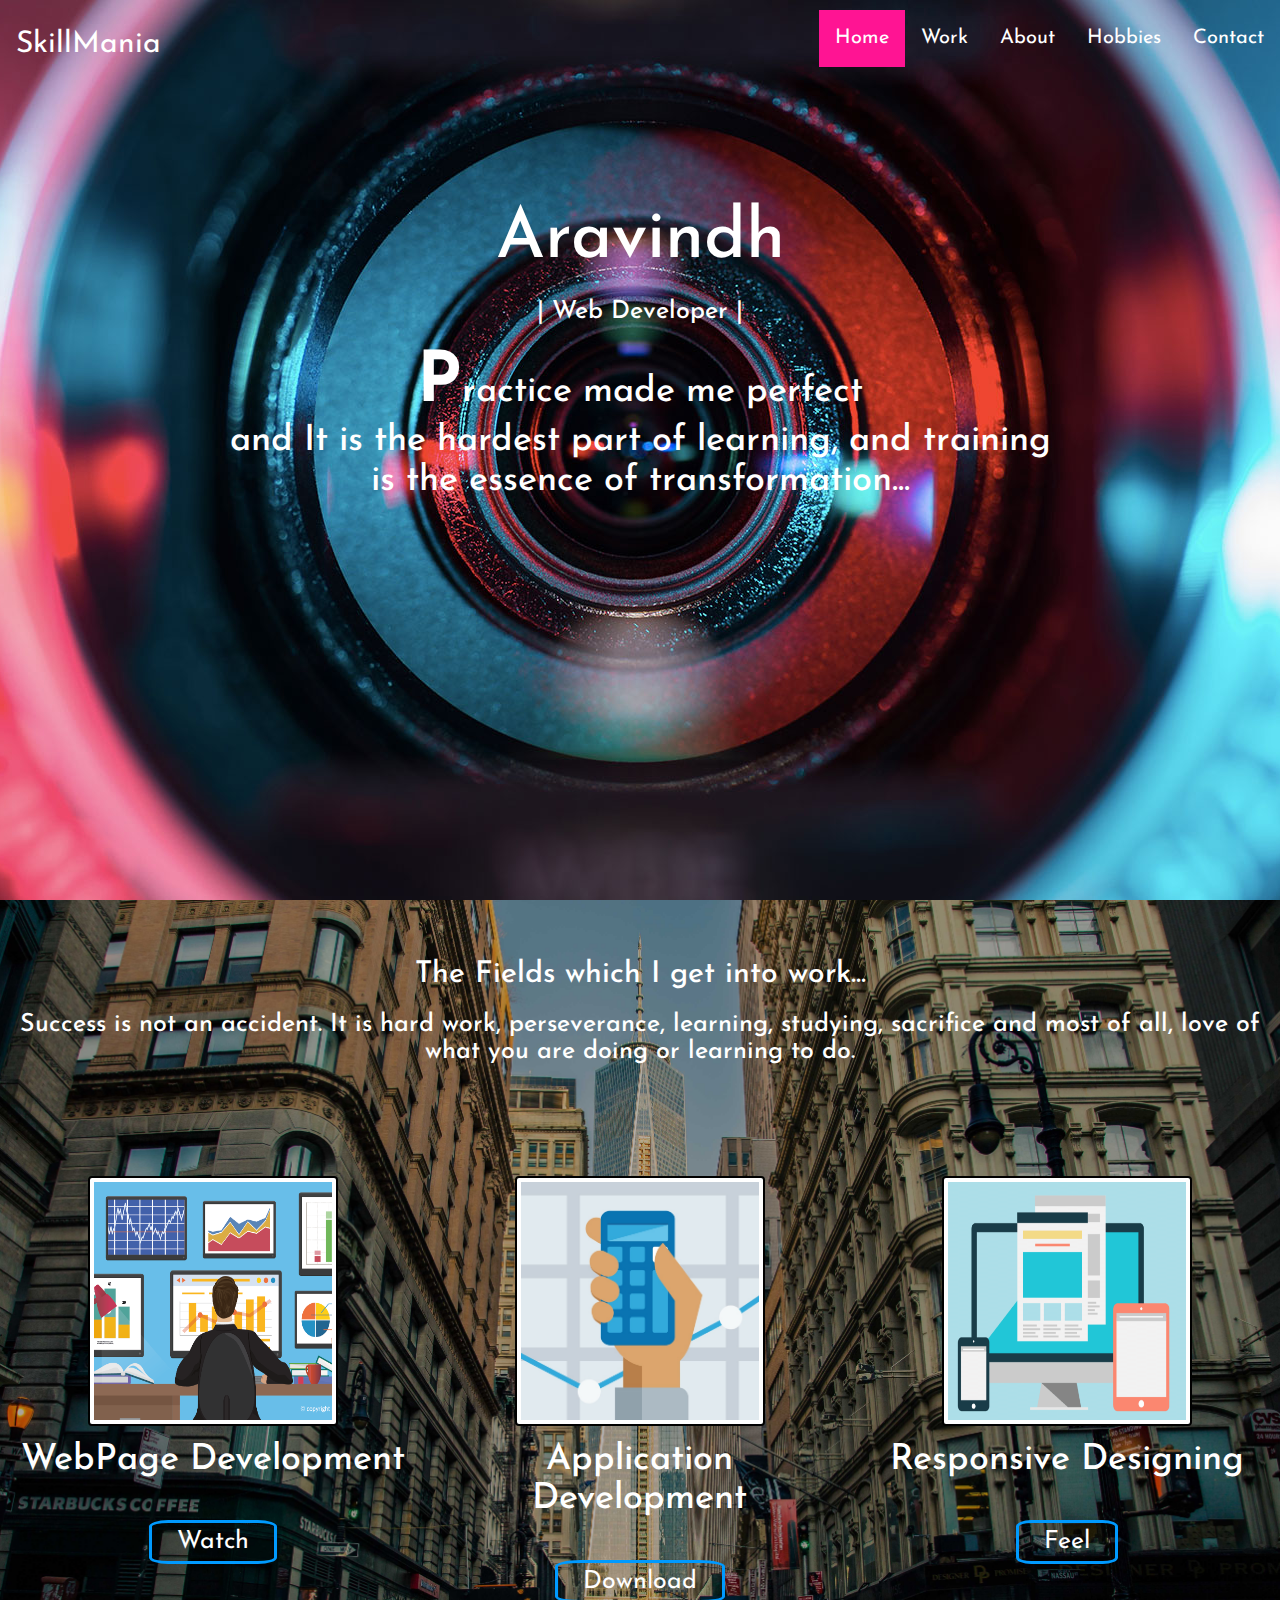
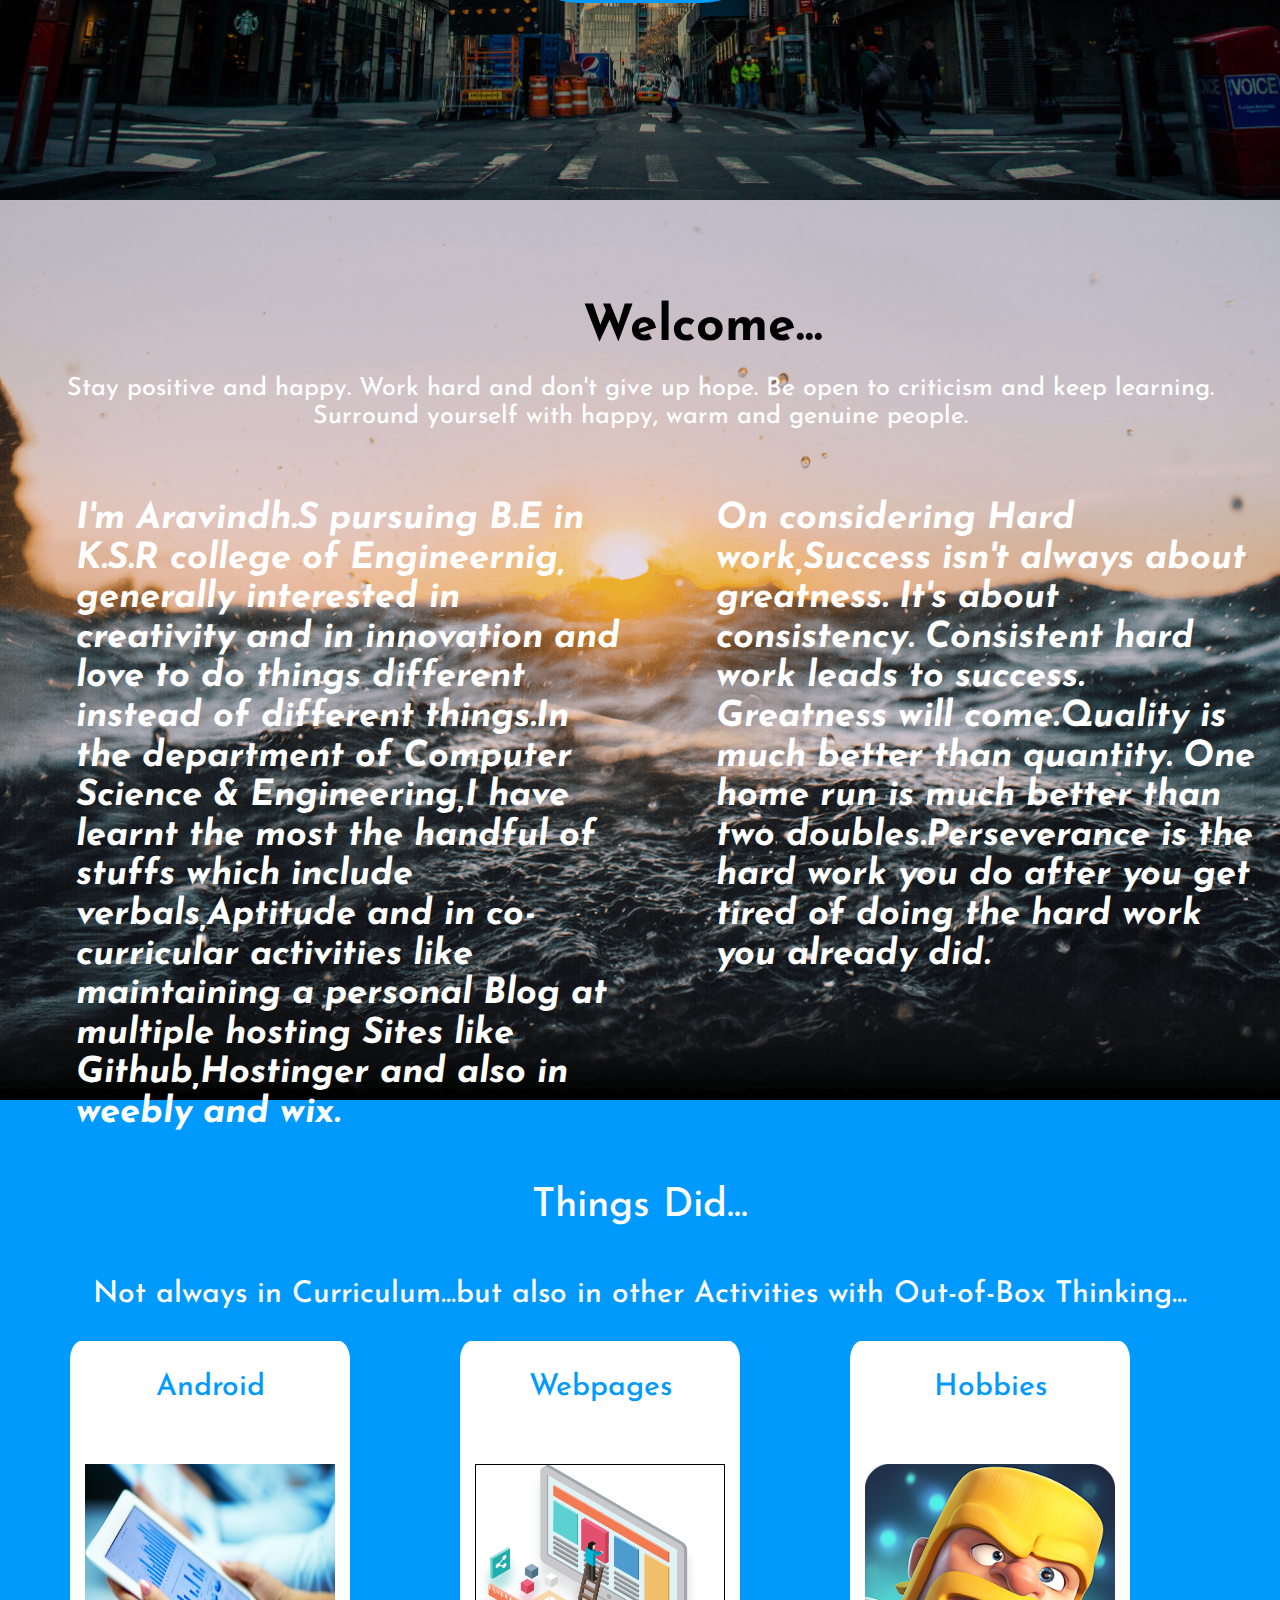
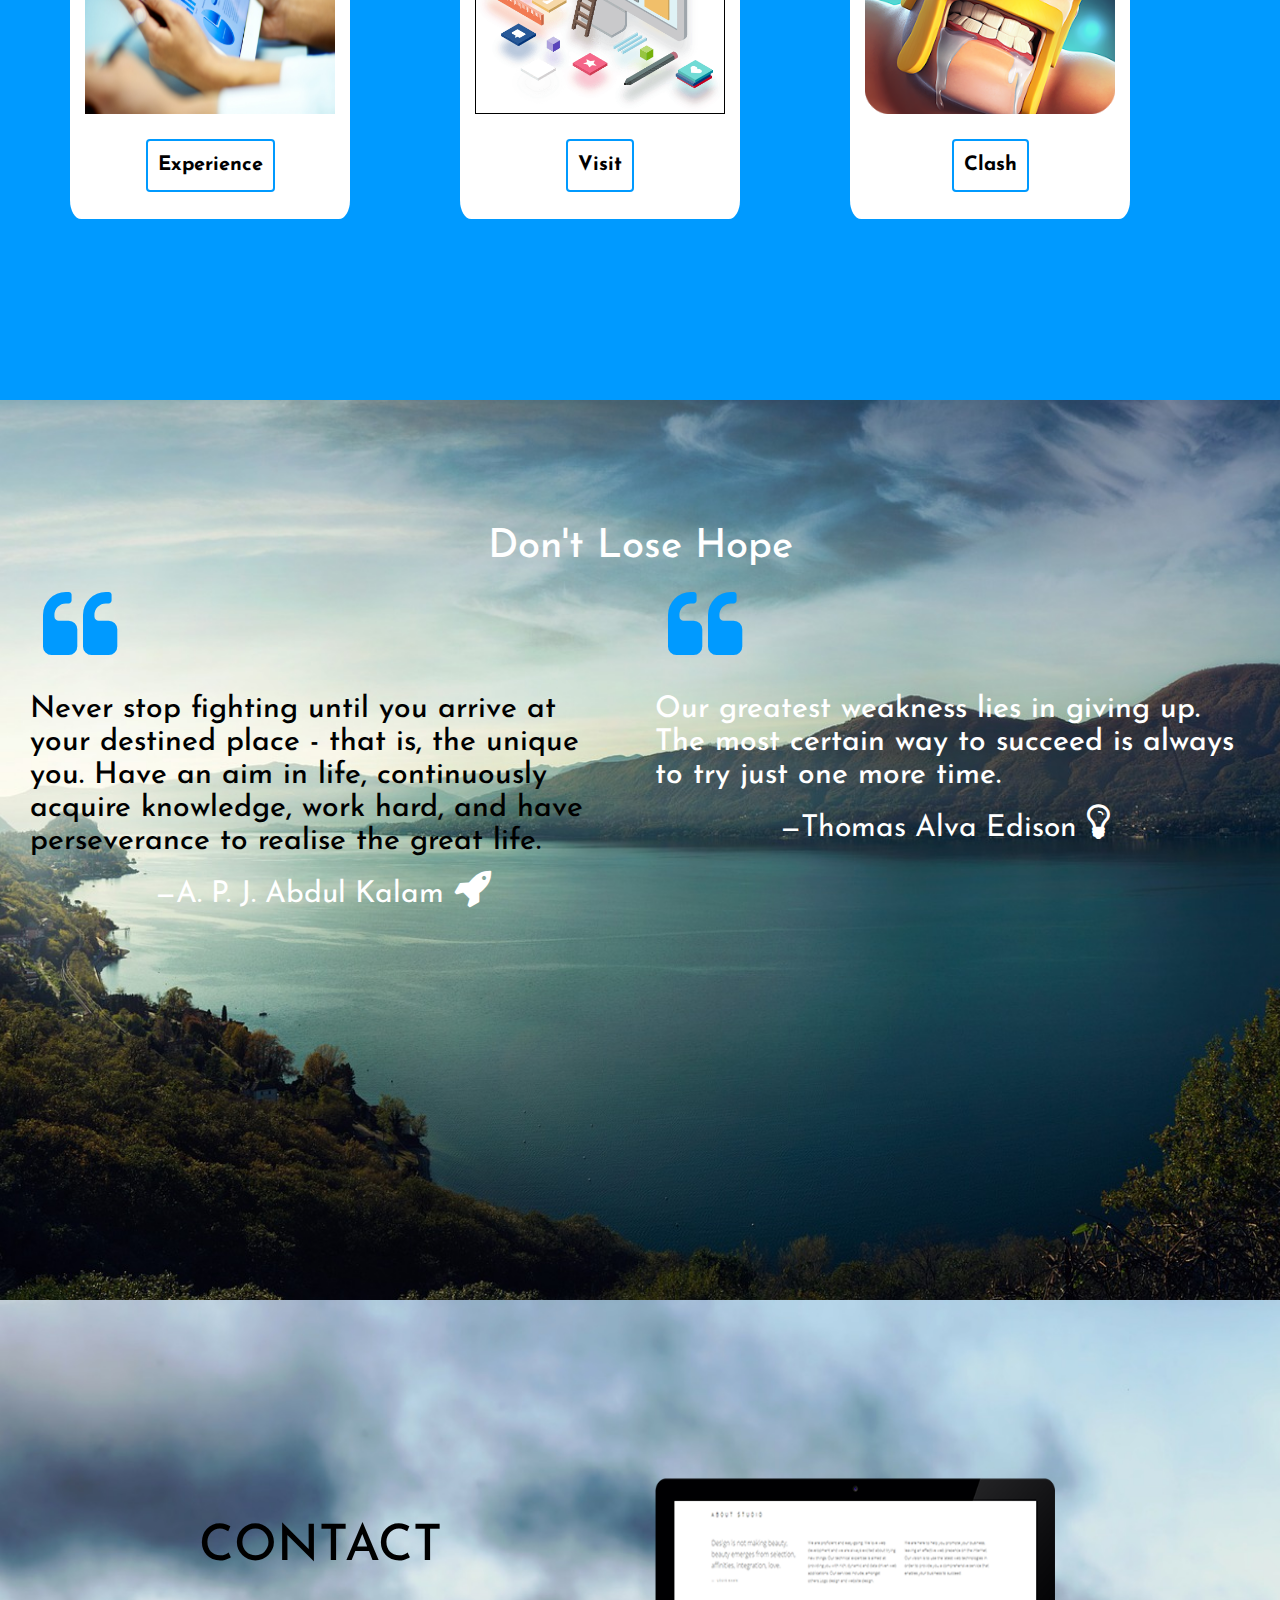
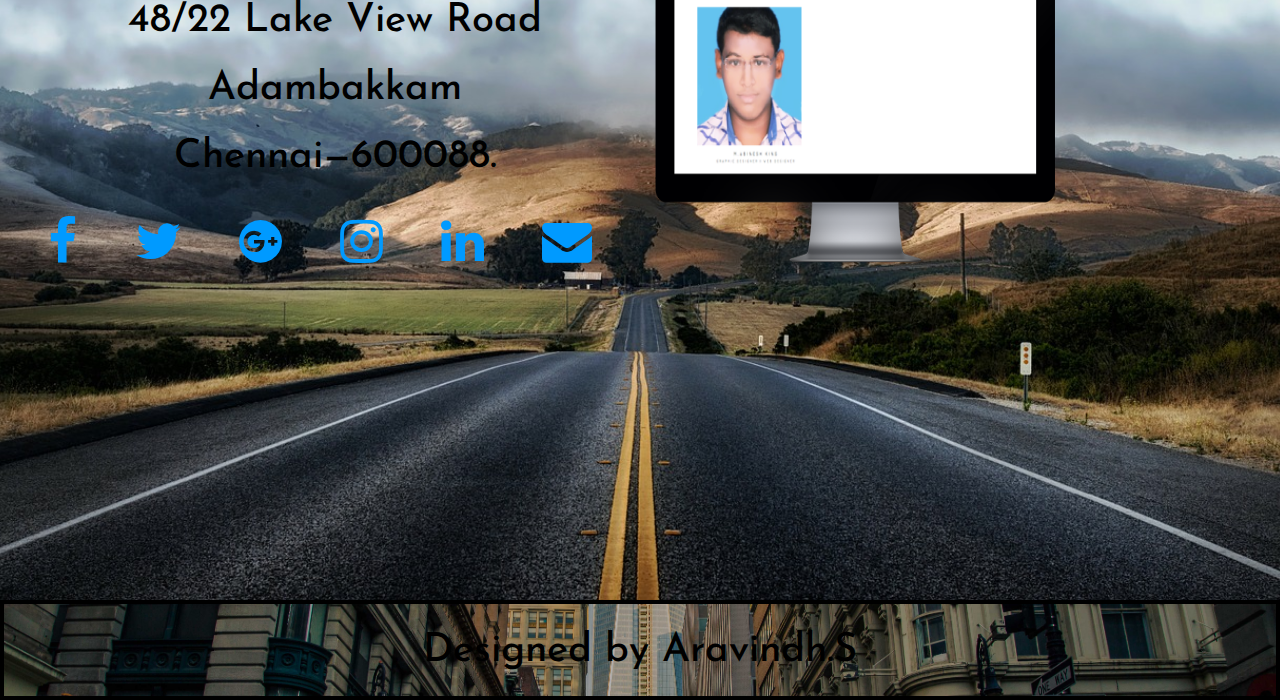
==== skill.html @ 57d1ef1e "Update skill.html" ====
<html>
    <head>
        <title>&hearts;SkillMania&hearts;</title>
       <meta property="og:site_name" content="Aravindh Profile">
    <meta property="og:description" content="A project work made by Me">
    <meta property="og:image" content="https://github.com/Aravindhsiva/skillmania/blob/master/profile.jpg?raw=true">
    <meta property="og:image:type" content="image/jpg">
    <meta property="og:image:width" content="1200">
    <meta property="og:image:height" content="1200">
    <meta property="og:image" content="https://github.com/Aravindhsiva/skillmania/blob/master/profile.jpg?raw=true">
    <meta property="og:image:type" content="image/jpg">
    <meta property="og:image:width" content="1200">
    <meta property="og:image:height" content="620">
    <meta property="og:image" content="https://github.com/Aravindhsiva/skillmania/blob/master/profile.jpg?raw=true">
    <meta property="og:image:type" content="image/jpg">
    <meta property="og:image:width" content="1200">
    <meta property="og:image:height" content="620">
  <link rel="stylesheet" href="https://maxcdn.bootstrapcdn.com/bootstrap/3.3.7/css/bootstrap.min.css">
  <script src="https://ajax.googleapis.com/ajax/libs/jquery/3.2.1/jquery.min.js"></script>
  <script src="https://maxcdn.bootstrapcdn.com/bootstrap/3.3.7/js/bootstrap.min.js"></script>
        <link rel="stylesheet" href="https://maxcdn.bootstrapcdn.com/bootstrap/4.0.0-beta.2/css/bootstrap.min.css" integrity="sha384-PsH8R72JQ3SOdhVi3uxftmaW6Vc51MKb0q5P2rRUpPvrszuE4W1povHYgTpBfshb" crossorigin="anonymous">
<link rel="stylesheet" type="text/css" href="index.css">
        <link href="https://fonts.googleapis.com/css?family=Josefin+Sans" rel="stylesheet">
 <link rel="stylesheet" href="css/font-awesome.css">
        <link rel="icon" href="e.png" type="image/png"/>
          <a href="javascript:void(0);" id="scroll" title="Scroll to Top" style="display: none;"><span></span></a>
<script type='text/javascript'>
			$(document).ready(function(){ 
				$(window).scroll(function(){ 
					if ($(this).scrollTop() > 70) { 
						$('#scroll').fadeIn(); 
					} else { 
						$('#scroll').fadeOut(); 
					} 
				}); 
				$('#scroll').click(function(){ 
					$("html, body").animate({ scrollTop: 0 }, 400); 
					return false; 
				}); 
                      
			});
			</script>
        <style>
            .btn{
                color: #009aff;
                font-size: 80px;                
            }
            .btn:hover{
                transition-duration:2s;
                color:green;
            }
            .btn1{
                color: white;
                font-size:40px;
            }
            .btn2{
		border:2px solid transparent;
                color:#009aff;
                font-size: 50px;
                padding: 25px;
            }
            .btn2:hover{
                transition-duration: 1s;
                background-color:white;
                color:black;
                border:2px solid black;
                position:relative;
            }
        </style>
    </head>
    <body  oncontextmenu='return false;' onkeydown='return false;' onmousedown='return false;'>
        <header>
            <div class="background-image"></div>
<ul class="topnav" style="background: none;font-size: 20px">
    <li style="font-size: 30px"><a href="">SkillMania</a></li>
  <li class="right"><a href="#call">Contact</a></li>
    <li class="right"><a href="#mov">Hobbies</a></li>
  <li class="right"><a href="#me" >About</a></li>
  <li class="right"><a href="#task">Work</a></li>
  <li class="right"><a href="#" class="active">Home</a></li>
</ul>
                <section class="container practice">
      <div class="col-lg-12 col-md-12 col-sm-12 text-center">
          <h1 style="color: white;font-size: 70px">Aravindh</h1>
          <h2 style="color: white;">| Web Developer |</h2>
           <h1 style="color: white;"><Strong style="font-size: 70px">P</Strong>ractice made me perfect<br> and It is the hardest part of learning, and training<br> is the essence of transformation...</h1></h1>
             </div>   
      </section>
        </div>
        </header>
<!--Work-->
<div class="container-fluid work" id="task" style="height: 900px;">
    <div class="row" style="margin-top:3%;">
    <div class="col-lg-12" id="work-head">
        <h1 class="text-center" style="font-size: 30px">The Fields which I get into work...</h1>
        <h2>Success is not an accident. It is hard work, perseverance, learning, studying, sacrifice and most of all, love of what you are doing or learning to do.</h2>
        </div>
    </div>
<div class="row text-center">
<div class="col-md-4 col-xs-4">
    <img src="3.png" class="img-responsive img-thumbnail ">
    <a href="https://aravindhsiva.github.io/profile" target="_blank"><h1 style="margin-top: 15px;">WebPage Development</h1>
    <button>Watch</button></a>
    </div>
    <div class="col-md-4 col-xs-4">
    <img src="2.jpg" class="img-responsive img-thumbnail">
    <a href="https://dl.dropboxusercontent.com/s/5z8e9absv565vxf/Aravindh1.2.apk?dl=0"><h1 style="margin-top: 15px;">Application Development</h1>
          <button>Download</button>
    </div>
    <div class="col-md-4 col-xs-4">
    <img src="5.gif" class="img-responsive img-thumbnail">
    <a href="https://aravindhsiva.github.io/profile" target="_blank"><h1 style="margin-top: 15px;">Responsive Designing</h1>
      <button>Feel</button></a>
    </div>
    </div>
  </div>
<!--Work Over-->
        <div class ="container-fluid" id="me" height="700px">
<div class="row text-center">
    <div class="col-lg-12 col-md-12 col-xs-12">
    <h1 style="color: black;margin-top: 100px; font-size: 50px;"> Welcome...</h1>
        <h2>Stay positive and happy. Work hard and don't give up hope. Be open to criticism and keep learning. Surround yourself with happy, warm and genuine people.</h2>
    </div>
    </div>
    <div class="row">
    <div class="col-lg-6 col-md-6 col-xs-6">
        <br><br>
        <h1><i>I'm Aravindh.S pursuing B.E in K.S.R college of Engineernig, generally interested in creativity and in innovation and love to do things different instead of different things.In the department of Computer Science & Engineering,I have learnt the most the handful of stuffs which include verbals,Aptitude and in co-curricular activities like maintaining a personal Blog at multiple hosting Sites like Github,Hostinger and also in weebly and wix.</i></h1>
    </div>
        <div class="col-lg-6 col-md-6 col-xs-6"><br><br>
            <h1><i>On considering Hard work,Success isn't always about greatness. It's about consistency. Consistent hard work leads to success. Greatness will come.Quality is much better than quantity. One home run is much better than two doubles.Perseverance is the hard work you do after you get tired of doing the hard work you already did.</i></h1>
        </div>
            </div>
    </div>
    <div class="container-fluid things" id="mov">
    <div class="container">
        <div class="row">
    <h1 class="text-center">Things Did...</h1>
            <br>
    <h2 class="text-center">Not always in Curriculum...but also in other Activities with Out-of-Box Thinking...</h2>
    </div>
    </div>
       
    <div class="container text-center">
     <div class="row">
            <div class="col-md-4">
                <div class="col-md-12 col-xs-6 hobby">
                    <h2>Android</h2>
                    <img src="4.jpg" alt="Application" class="center-block img-responsive">
                    <div>
                        <a href="https://dl.dropboxusercontent.com/s/5z8e9absv565vxf/Aravindh1.2.apk?dl=0"><button class="btn center-block" data-toggle="modal">Experience</button> </a>
                    </div>
                </div>
            </div>
            <div class="col-md-4">
                <div class="col-md-12 col-xs-6 hobby">
                    <h2 class="text-center">Webpages</h2>
                    <img src="web.png" alt="webpage designing" class="center-block img-responsive" style="border: 1px solid black;">
                    <a href="https://aravindhsiva.github.io/profile" target="_blank"><button class="btn center-block">Visit</button></a>
                    <div>
                    </div>
                </div>
            </div>
            <div class="col-md-4">
                <div class="col-md-12 col-xs-6 hobby">
                    <h2 class="text-center">Hobbies</h2>
                    <img src="clash.png" alt="Clash of clans" class="center-block img-responsive">
                    <div>
                        <a href="https://forum.supercell.com/forumdisplay.php/4-Clash-of-Clans" target="_blank"><button class="btn center-block">Clash</button></a>
                    </div>
                </div>
            </div>
        </div>
    </div>    
</div>
     <div class="container-fluid hope">
    <div class="row">
        <div class="col-lg-12 text-center">
            <h1 style="margin-top: 10%;">Don't Lose Hope</h1>
        </div>
        </div>
        <div class="row"></div>
        <div class="col-lg-6">
            <i class="fa fa-quote-left btn" aria-hidden="true"></i>
        <h2 style="color: black;">Never stop fighting until you arrive at your destined place - that is, the unique you. Have an aim in life, continuously acquire knowledge, work hard, and have perseverance to realise the great life.</h2>
            <button class="quote">&#8212;A. P. J. Abdul Kalam</button>
            <i class="fa fa-rocket btn1" aria-hidden="true"></i>
        </div>
        <div class="col-lg-6">
             <i class="fa fa-quote-left btn" aria-hidden="true"></i>
        <h2>Our greatest weakness lies in giving up. The most certain way to succeed is always to try just one more time.</h2><button class="quote">&#8212;Thomas Alva Edison</button>
        <i class="fa fa-lightbulb-o btn1" aria-hidden="true"></i>
        </div>
    </div>
    
    <div class="container-fluid info" id="call">
    <div class="row">
    <div class="col-lg-6 col-md-6 text-center contact" style="margin-top: 200px;">
        <span class="add">
            <h1 style="font-size: 50px;">CONTACT</h1>
        <h2>48/22 Lake View Road</h2>
        <h2>Adambakkam</h2>
        <h2>Chennai&#8212;600088.</h2>
        </span>
        <a href="https://www.facebook.com/Strictly.Aravindh" target="_blank"><i class="fa fa-facebook btn2" aria-hidden="true"></i></a>
        <a href="https://twitter.com/Aravindhsiva5" target="_blank"><i class="fa fa-twitter btn2" aria-hidden="true"></i></a>
        <a href="https://plus.google.com/u/0/104446265492310527773" target="_blank"><i class="fa fa-google-plus-official btn2" aria-hidden="true"></i></a>
        <a href="https://www.instagram.com/aravindh_lee/" target="_blank"><i class="fa fa-instagram btn2" aria-hidden="true"></i></a>
        <a href="https://www.linkedin.com/in/aravindh-siva-10a00313b/" target="_blank"><i class="fa fa-linkedin btn2" aria-hidden="true"></i></a>
        <a href="mailto:adamaravindh@gmail.com?subject=Mail from the visiter" target="_blank"><i class="fa fa-envelope btn2" aria-hidden="true"></i>
</a>  
        </div>
        <div class="col-lg-6 col-md-6">
        <img src="promo.png" class="img-responsive text-center">
        </div>
        </div>
    </div>
        <footer>
    <div class="container-fluid text-center" style="height: 100px;border:4px solid black">
        <h1 style="color: black;font-size: 40px; margin-top: 2%;">Designed by Aravindh.S</h1>
        </div>
    </footer>
    </body>
</html>
---- index.css ----
*{
    font-family: 'Josefin Sans', sans-serif;
    color: white;
}
<!--Start--->
.nav{
    height: 7%;
    float: left;
    z-index: 10;
}
body {margin: 0;}

ul.topnav {
    list-style-type: none;
    margin: 0;
    padding: 0;
    overflow: hidden;
    background-color: #333;
}

ul.topnav li {
    margin-top: 10px;
    float: left;
}
li:hover{
    transition-duration: .4s;
    border-bottom: 3px solid black;
}

ul.topnav li a {
    display: block;
    color: white;
    text-align: center;
    padding: 14px 16px;
    text-decoration: none;
}

ul.topnav li a:hover:not(.active) {
    color:black;
    background-color: #fff;}

ul.topnav li a.active {background-color: deeppink;}

ul.topnav li.right {float: right;}

@media screen and (max-width: 600px){
    ul.topnav li.right, 
    ul.topnav li {float: none;}
}
header{
    height:900px;
    background:url(code.jpg) no-repeat center;
    background-size: cover;
}
nav.navbar.navbar-default{
box-shadow: none;    
}
.practice{
    margin-top: 100px;
}
<!----start over--->
.work{
    height: 900px;
}
.container-fluid img{
    border: 2px solid black;
    margin-top: 100px;
}
.work button:hover{
    color:black;
    background-color: white;
    transition-duration: 01s;
}
.work button{
    padding-right: 25px;
    padding-left: 25px;
    color:white;
    margin-top: 30px;
    font-size:25px;
    border-radius:15%;
    background:none;
    border:3px solid #009AFF;
}
.work h1{
    color:white;
}
.work a:hover{
    text-decoration: none;
}
.container-fluid{
    background-image: url(back.jpg);
    background-size: cover;
    background-position:center;
    background-repeat: no-repeat;
}
.container-fluid img{
    height: 250px;
    width: 250px;
}
.col-lg-12 h2{
    text-align:center;
    font-size: 25px;
}
#me{
    height: 900px;
    background-image: url(me.png);
    background-position: center;
    background-size: cover;
}
#me h1{
    margin-left: 10%;
    color: white;
    font-weight: bold;
}
.things{
    background: #009aff;
    height: 900px;
    padding-top: 5%;
    padding-bottom: 5%;
}
.hobby{
    background-color: white; 
    height:auto;
    margin-top: 20px;
    margin-bottom: 15px;
    padding-bottom: 2px;
    border-radius: 4%;
    width: auto;
}
.hobby h2{
    font-size: 30px;
    color: #009aff;
    margin-top:30px;
    margin-bottom: -40px;
}
.hobby a{
    text-decoration: none;
}
.things button{
    padding: 10px;
    font-size: 20px;
    color:black;
    border: 2px solid  #009aff;
    margin-top: 10%;
    background: #ffffff;
    font-weight: bold;
    margin-bottom: 10%;
}

.things button:hover{
    transition-duration: 0.5s;
    color:white;
    border: 2px solid #162431;
    background:black;
}
.hobby img{
    border: none;
}
.things h2{
    text-align: center;
    font-size: 30px;
}
.things h1{
    font-size: 40px;
}

.hope{
    height: 900px;
    background-image: url(bay.jpg);
    background-position: center;
    background-repeat: no-repeat;
    background-size: cover;
}
.hope h1{
    font-size:40px;
}
.hope h2{
    font-size: 30px;
}
.hope button{
    margin-left: 20%;
    font-size: 30px;
    background: none;
    border: none;
    border-radius: 3%;
}
.hope button:hover{
    transition-duration: 1s;
    color:white;
    background-color: black;
}
.hope a{
    color:white;
}
.info{
    height: 900px;
    background-image: url(cal.jpg)
}
span h1{
    color: black;
}
span h2{
    padding-top: 4px;
    color: black;
    margin-left: 30px;
    font-size: 40px;
}
span h1:hover{
    transition-duration: 2s;
    background-color:white;
    color: black;
}
span h2:hover{
    transition-duration: 1.4s;
    background-color: white;
    color:black;
}
.info img{
    border: none;
    margin-top: 28%;
    height: 400px;
    width: 400px;
}
#scroll {
    border:2px solid black;
    position:fixed;
    right:10px;
    bottom:10px;
    cursor:pointer;
    width:50px;
    height:50px;
    background-color:blueviolet;
    display:none;
    -webkit-border-radius: 50%;
    -khtml-border-radius: 50%;
    -moz-border-radius: 50%;
    border-radius:60px;
    text-indent: -9999;
}
#scroll span {
    position:absolute;
    top:50%;
    left:50%;
    margin-left:-8px;
    margin-top:-12px;
    height:0;
    width:0;
    border:8px solid transparent;
    border-bottom-color:#ffffff
}
#scroll:hover {
    background-color:red;
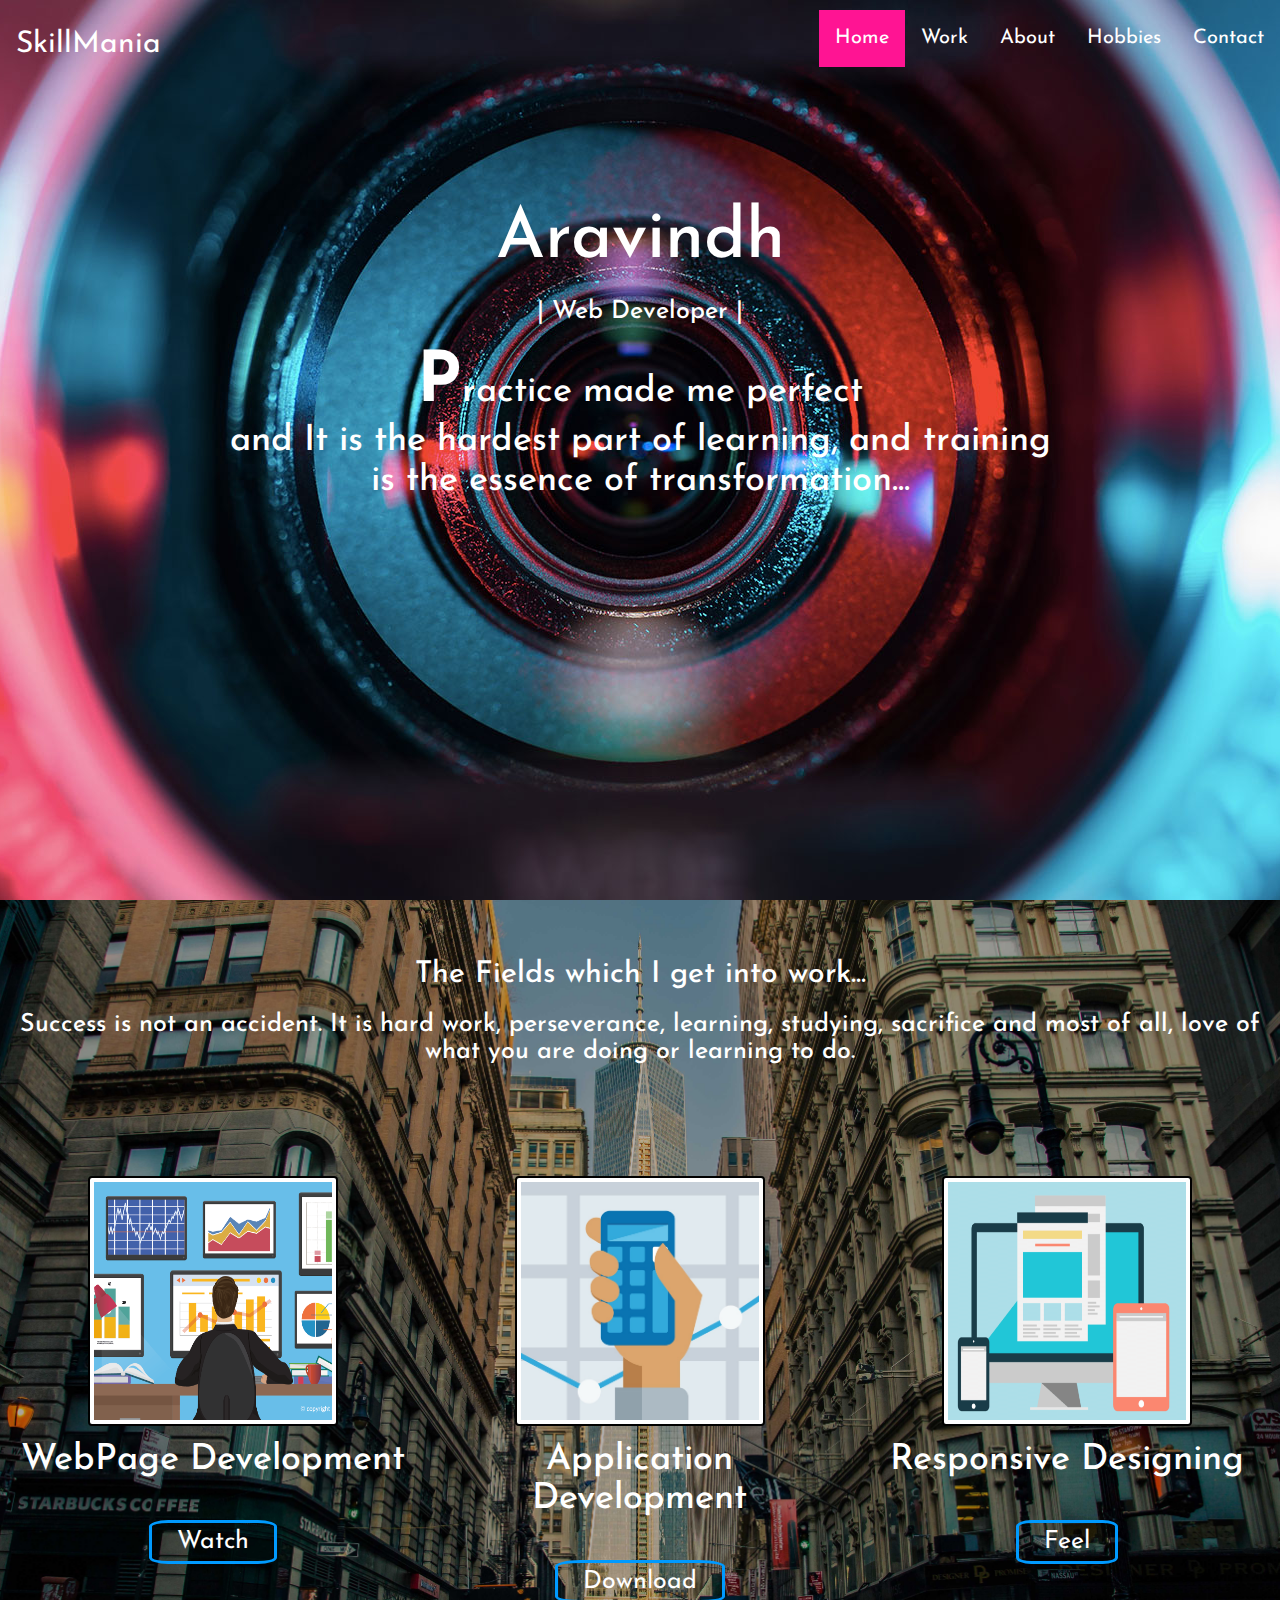
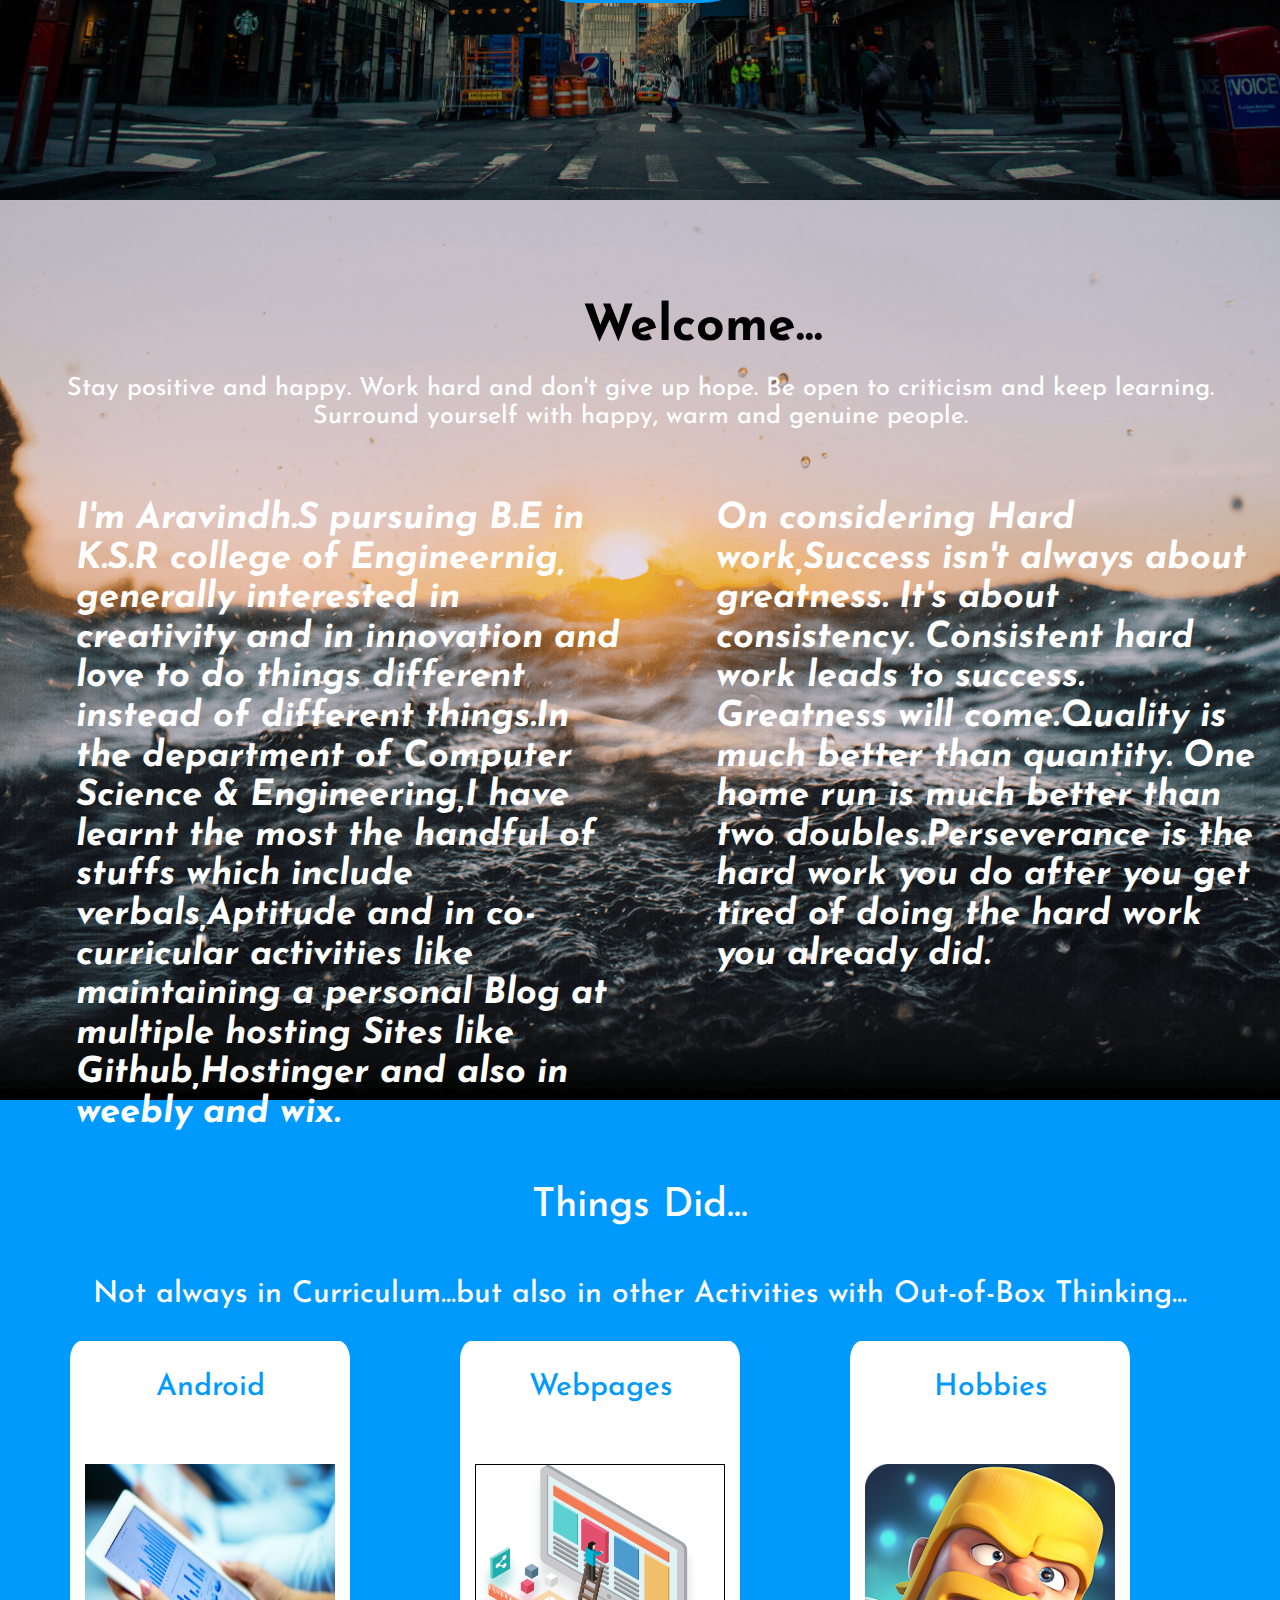
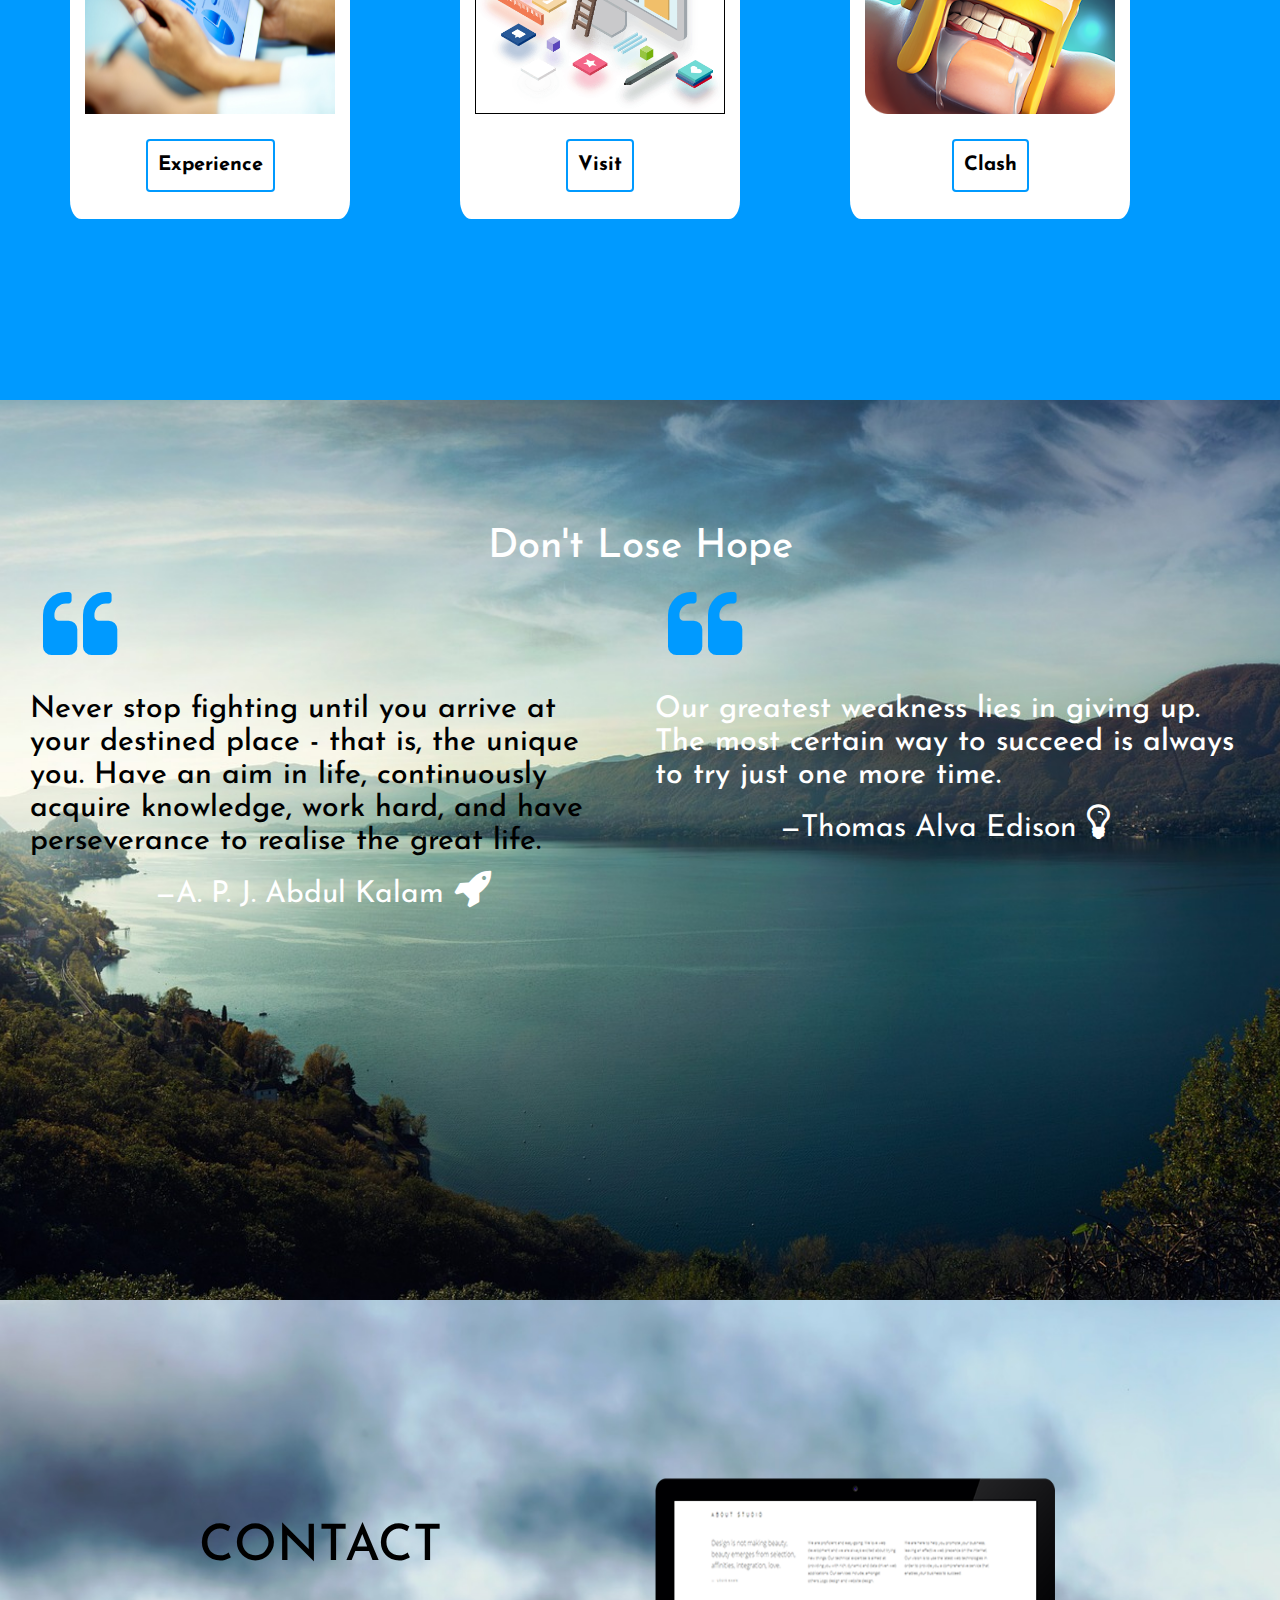
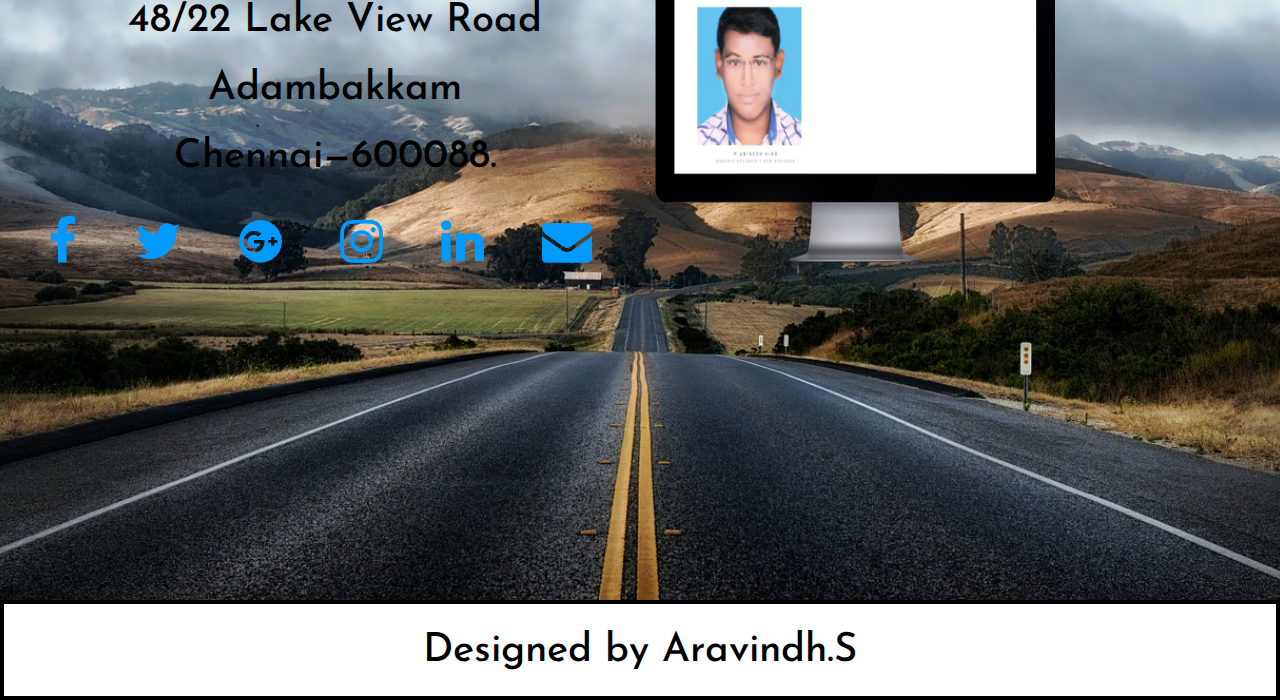
==== commit 4c926fd3: "Update skill.html" ====
--- a/skill.html
+++ b/skill.html
@@ -216,7 +216,7 @@
         </div>
     </div>
         <footer>
-    <div class="container-fluid text-center" style="height: 100px;border:4px solid black">
+    <div class="container-fluid text-center" style="height: 100px;border:4px solid black;background:none;">
         <h1 style="color: black;font-size: 40px; margin-top: 2%;">Designed by Aravindh.S</h1>
         </div>
     </footer>
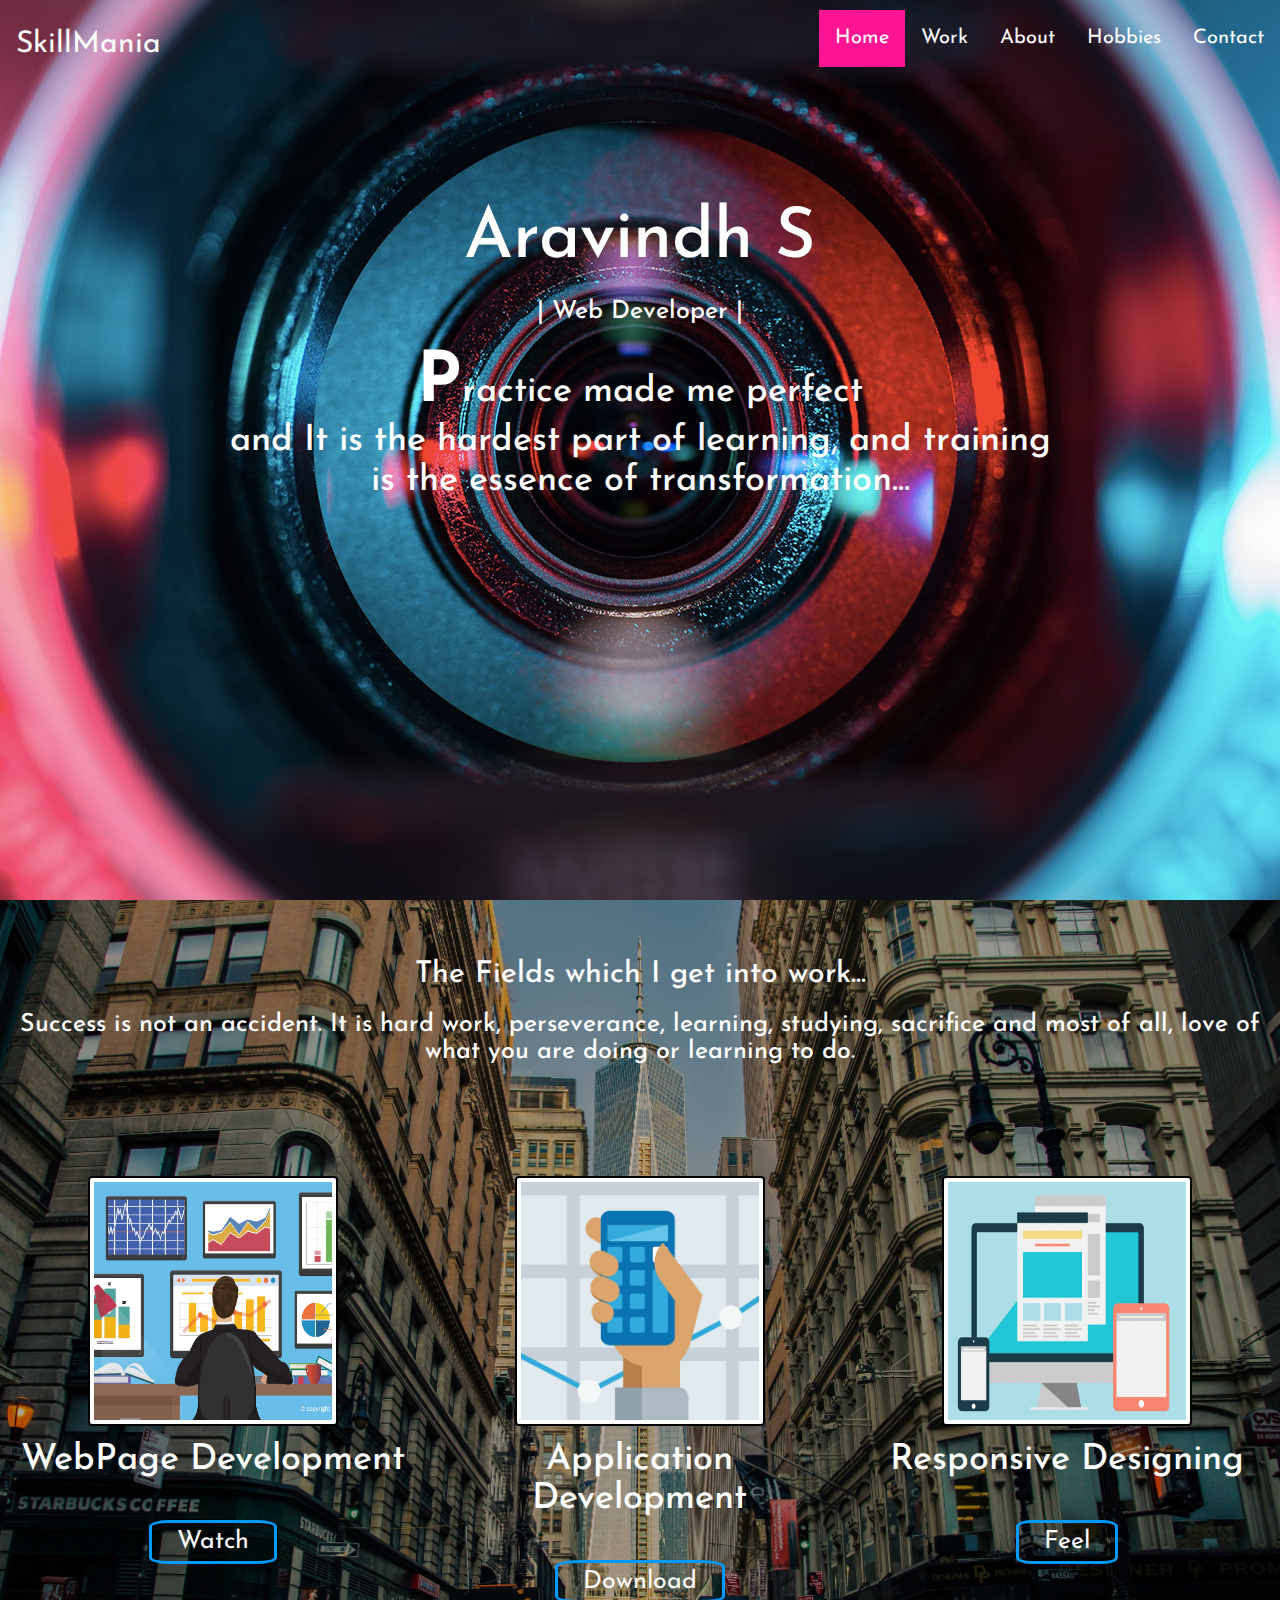
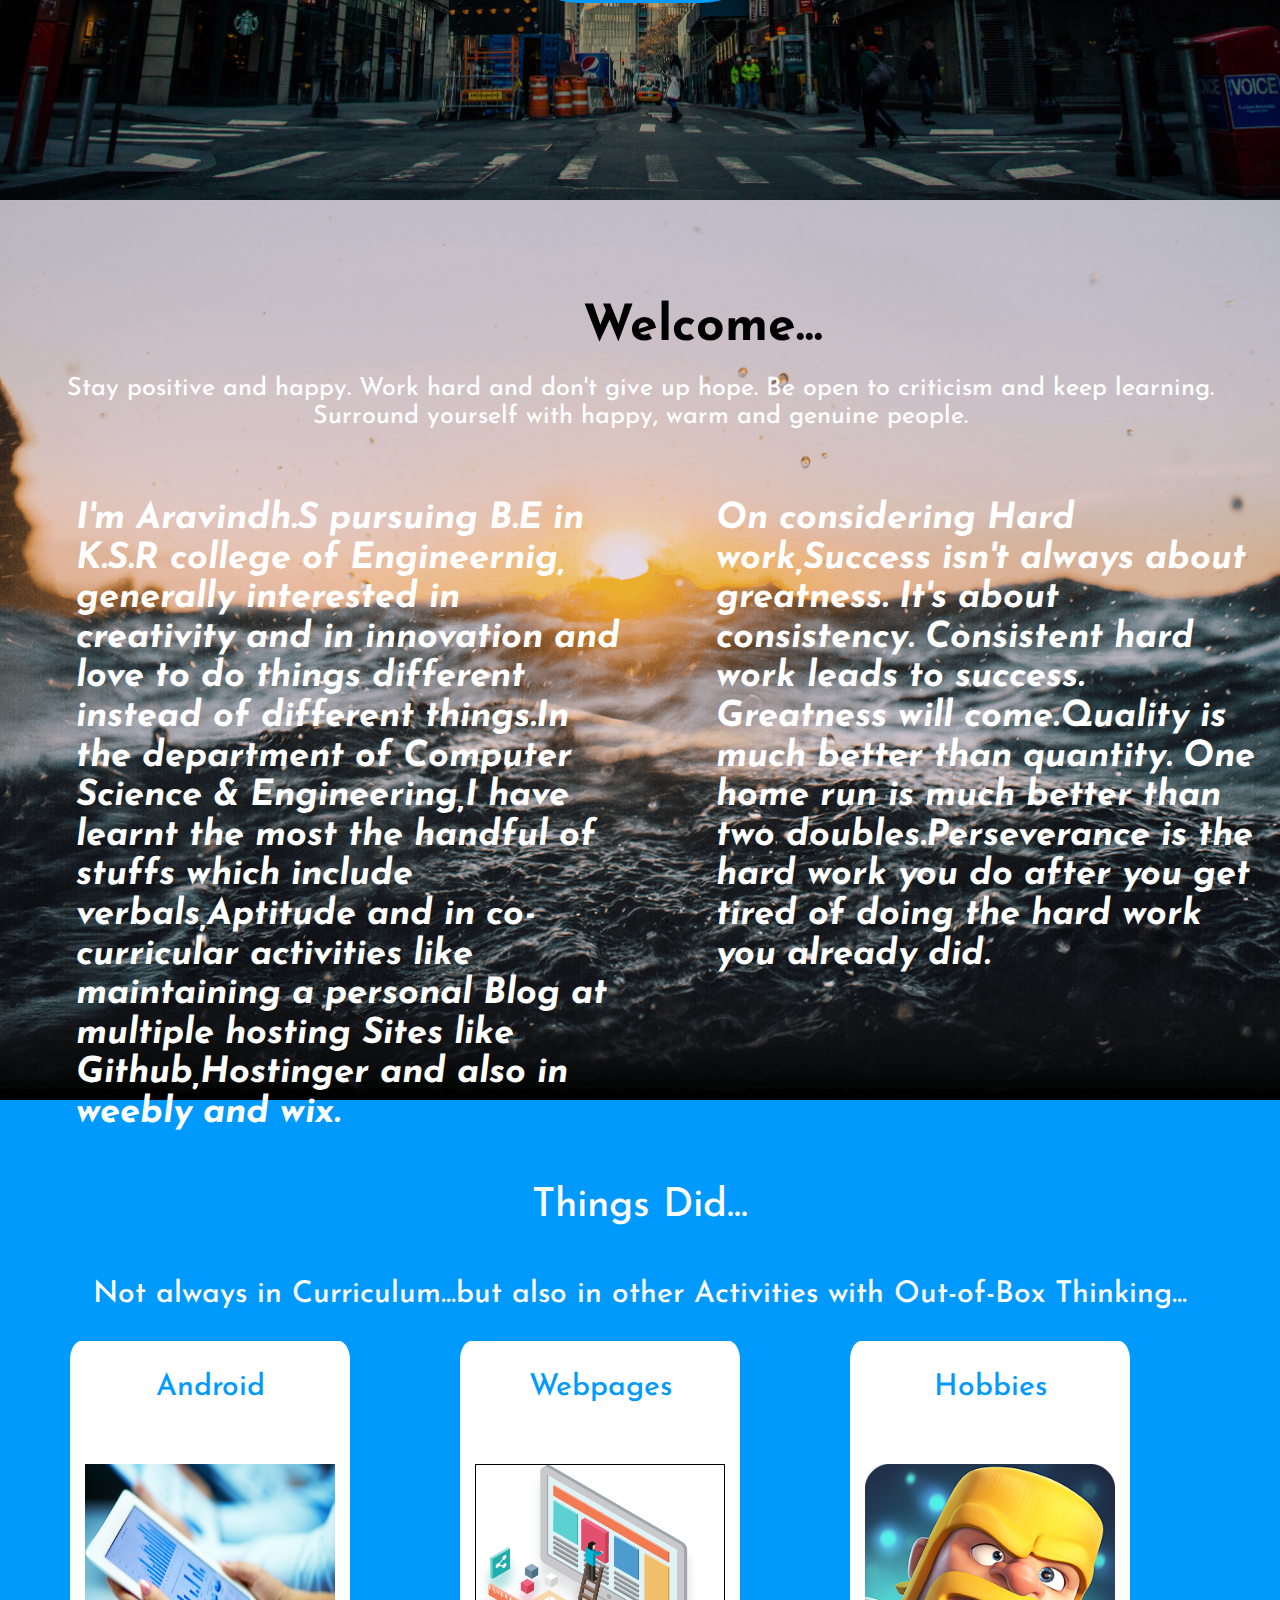
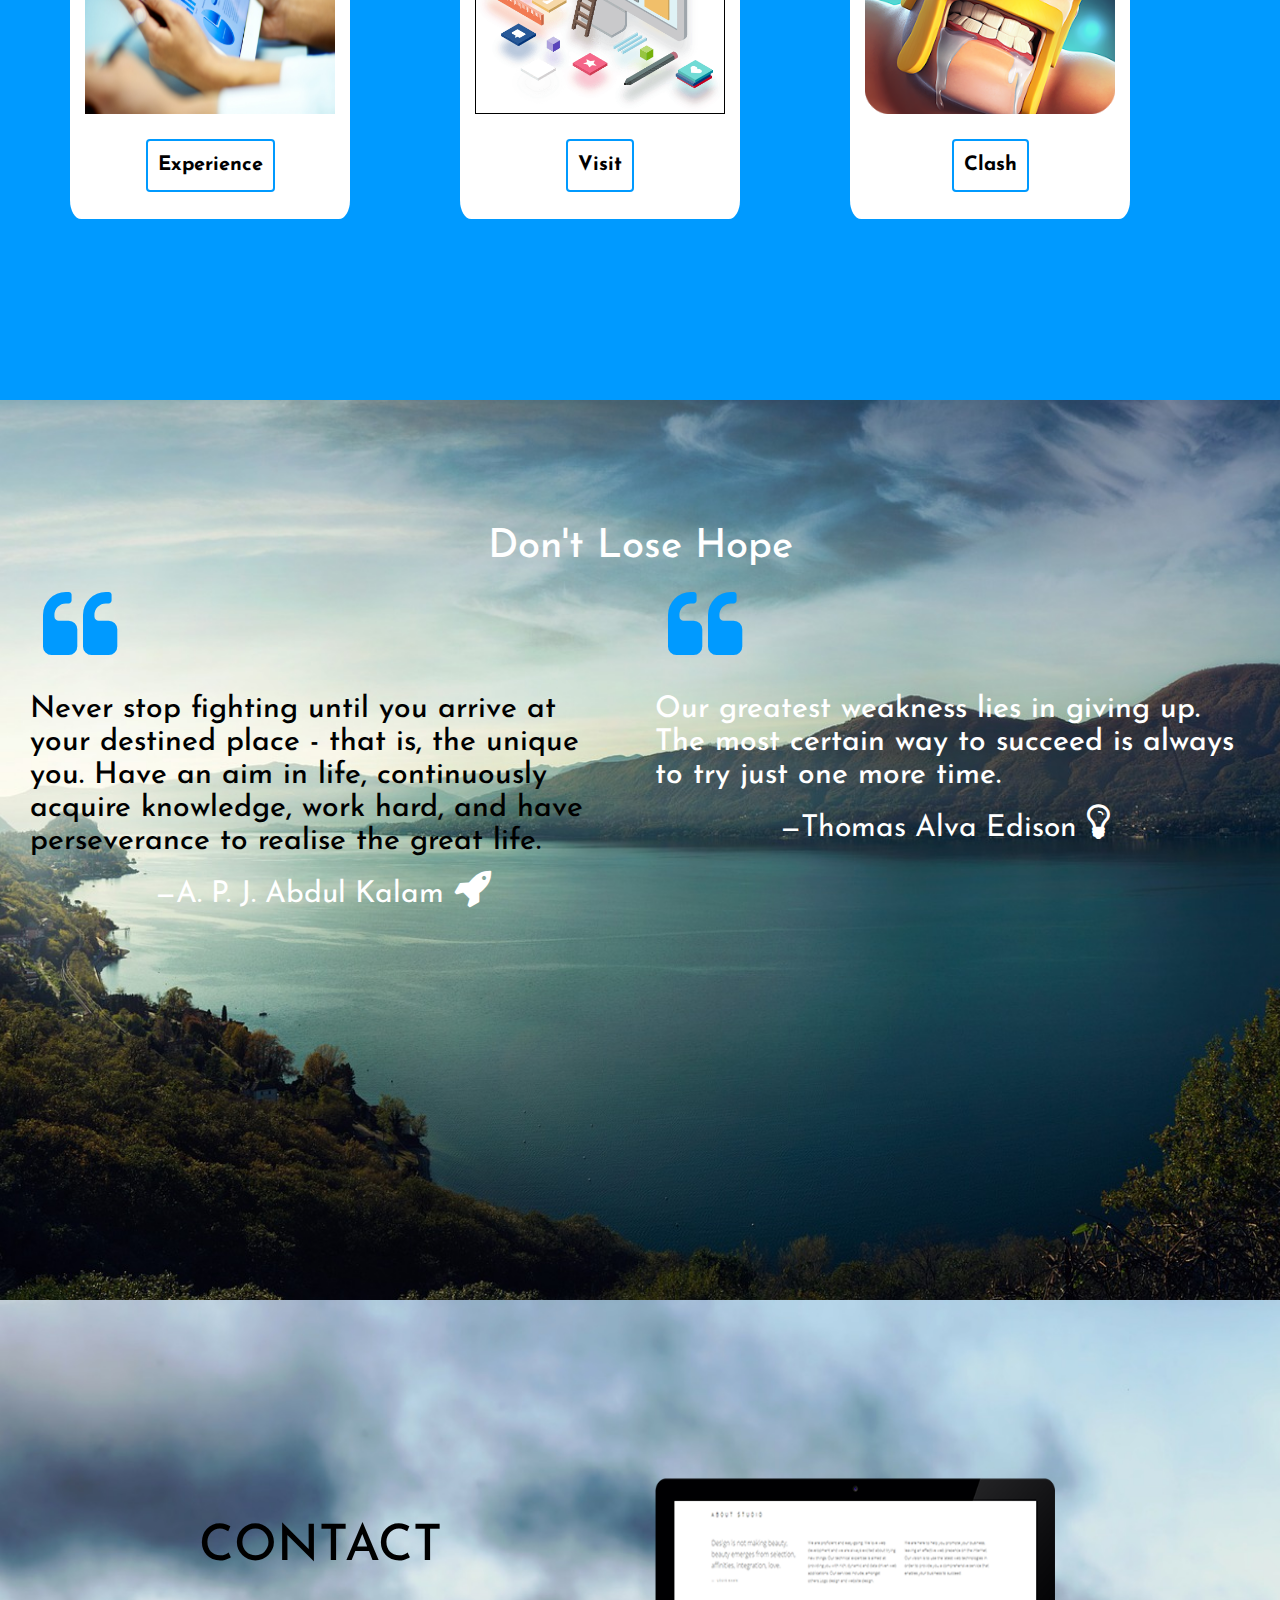
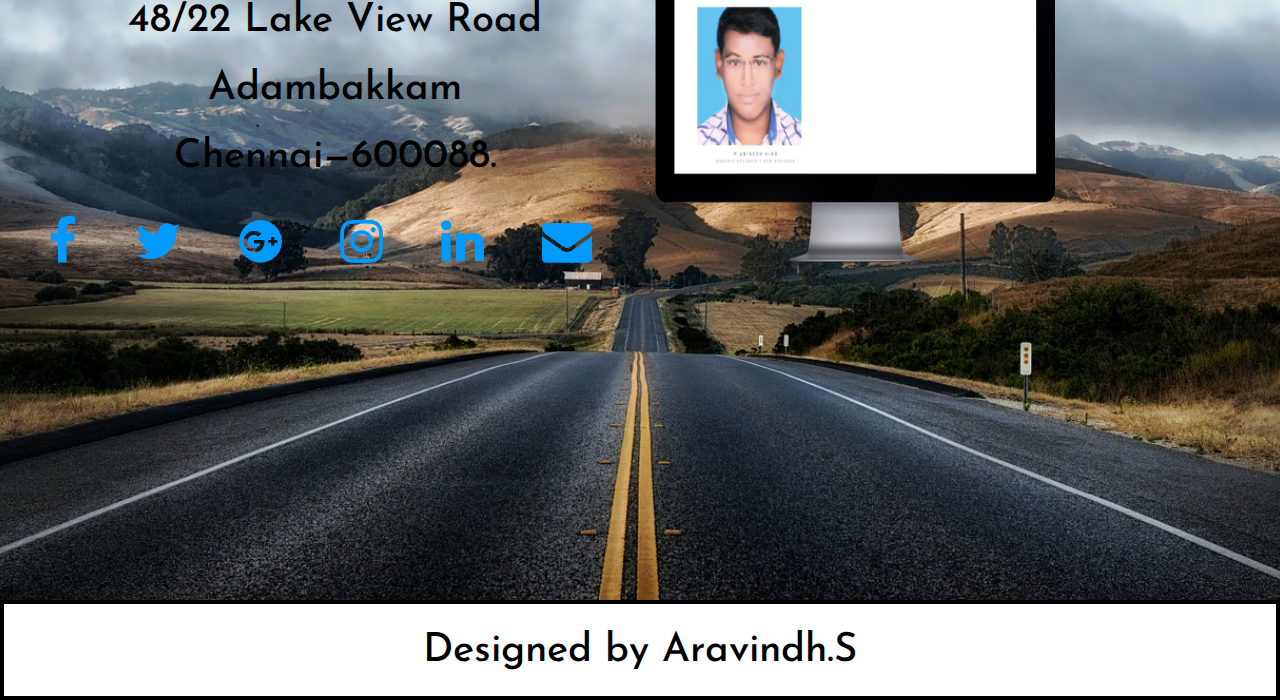
==== commit ade36a68: "Update skill.html" ====
--- a/skill.html
+++ b/skill.html
@@ -81,7 +81,7 @@
 </ul>
                 <section class="container practice">
       <div class="col-lg-12 col-md-12 col-sm-12 text-center">
-          <h1 style="color: white;font-size: 70px">Aravindh</h1>
+          <h1 style="color: white;font-size: 70px">Aravindh S</h1>
           <h2 style="color: white;">| Web Developer |</h2>
            <h1 style="color: white;"><Strong style="font-size: 70px">P</Strong>ractice made me perfect<br> and It is the hardest part of learning, and training<br> is the essence of transformation...</h1></h1>
              </div>   
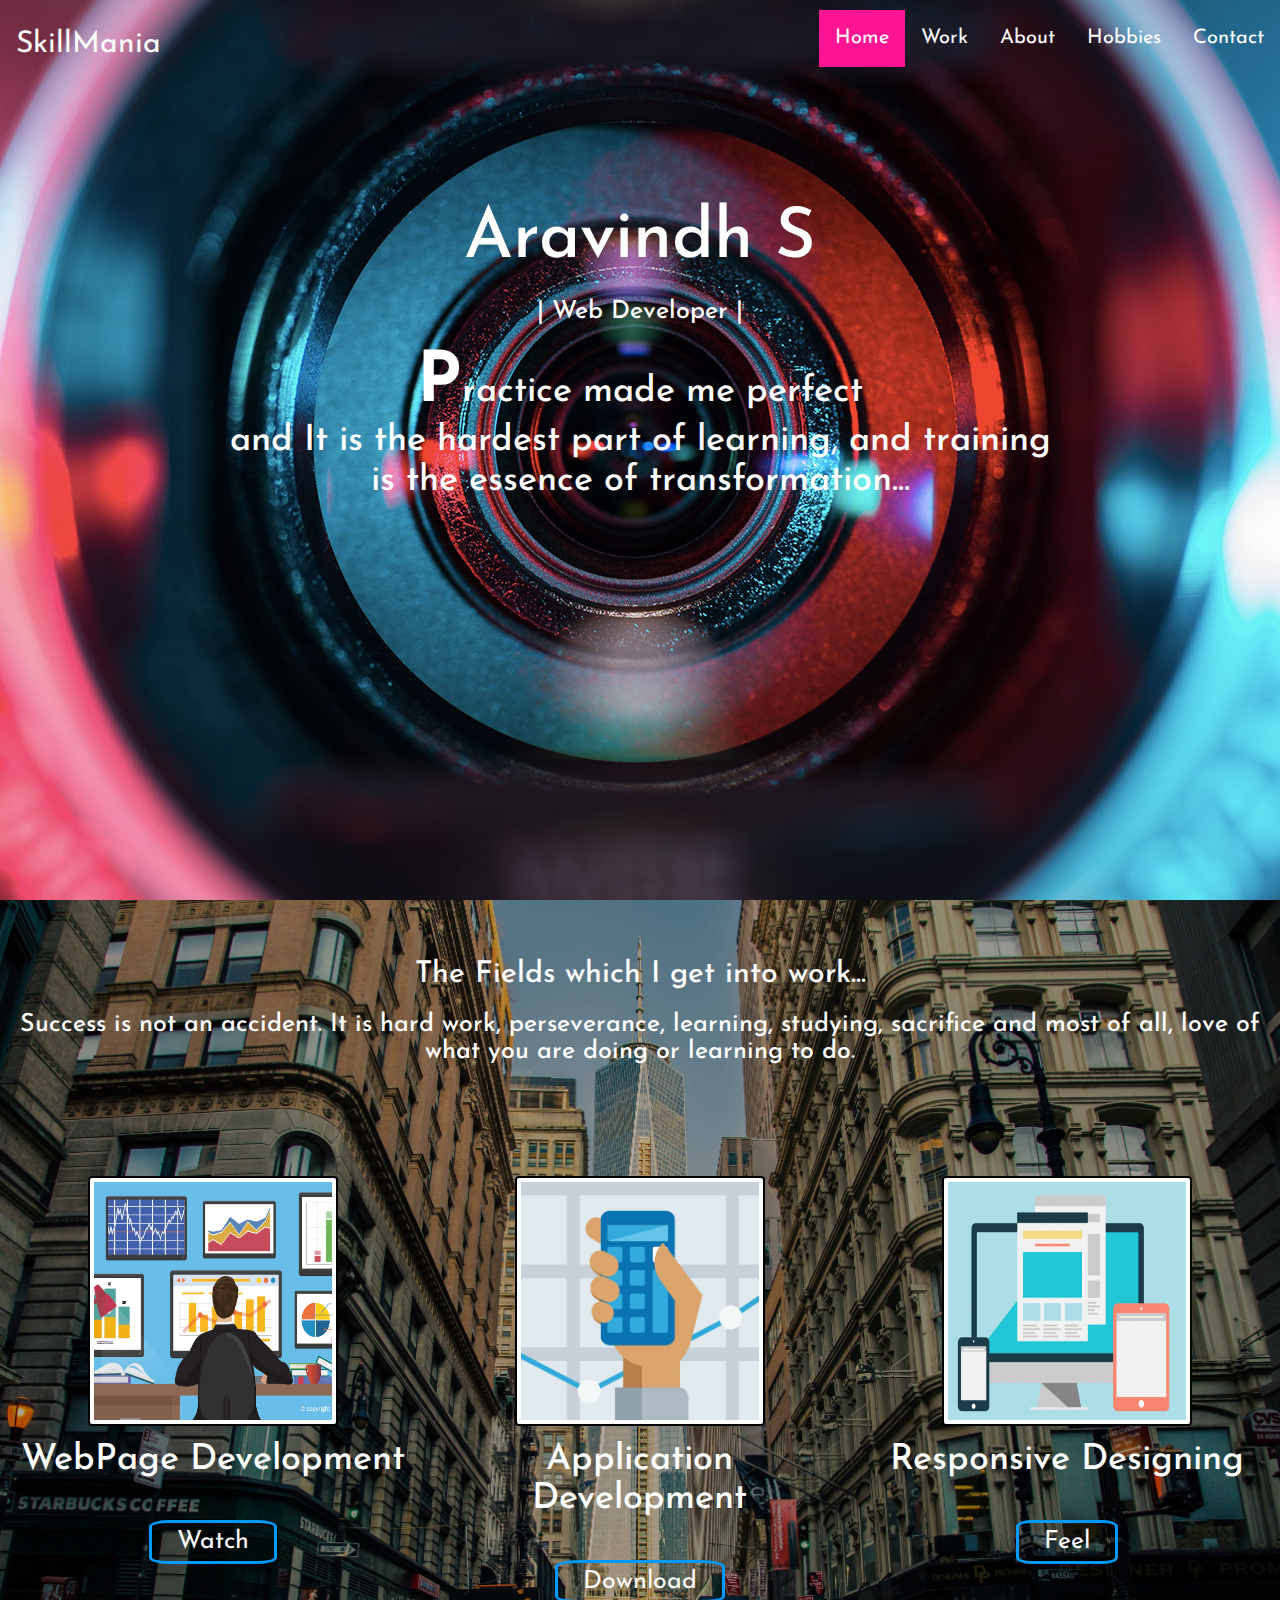
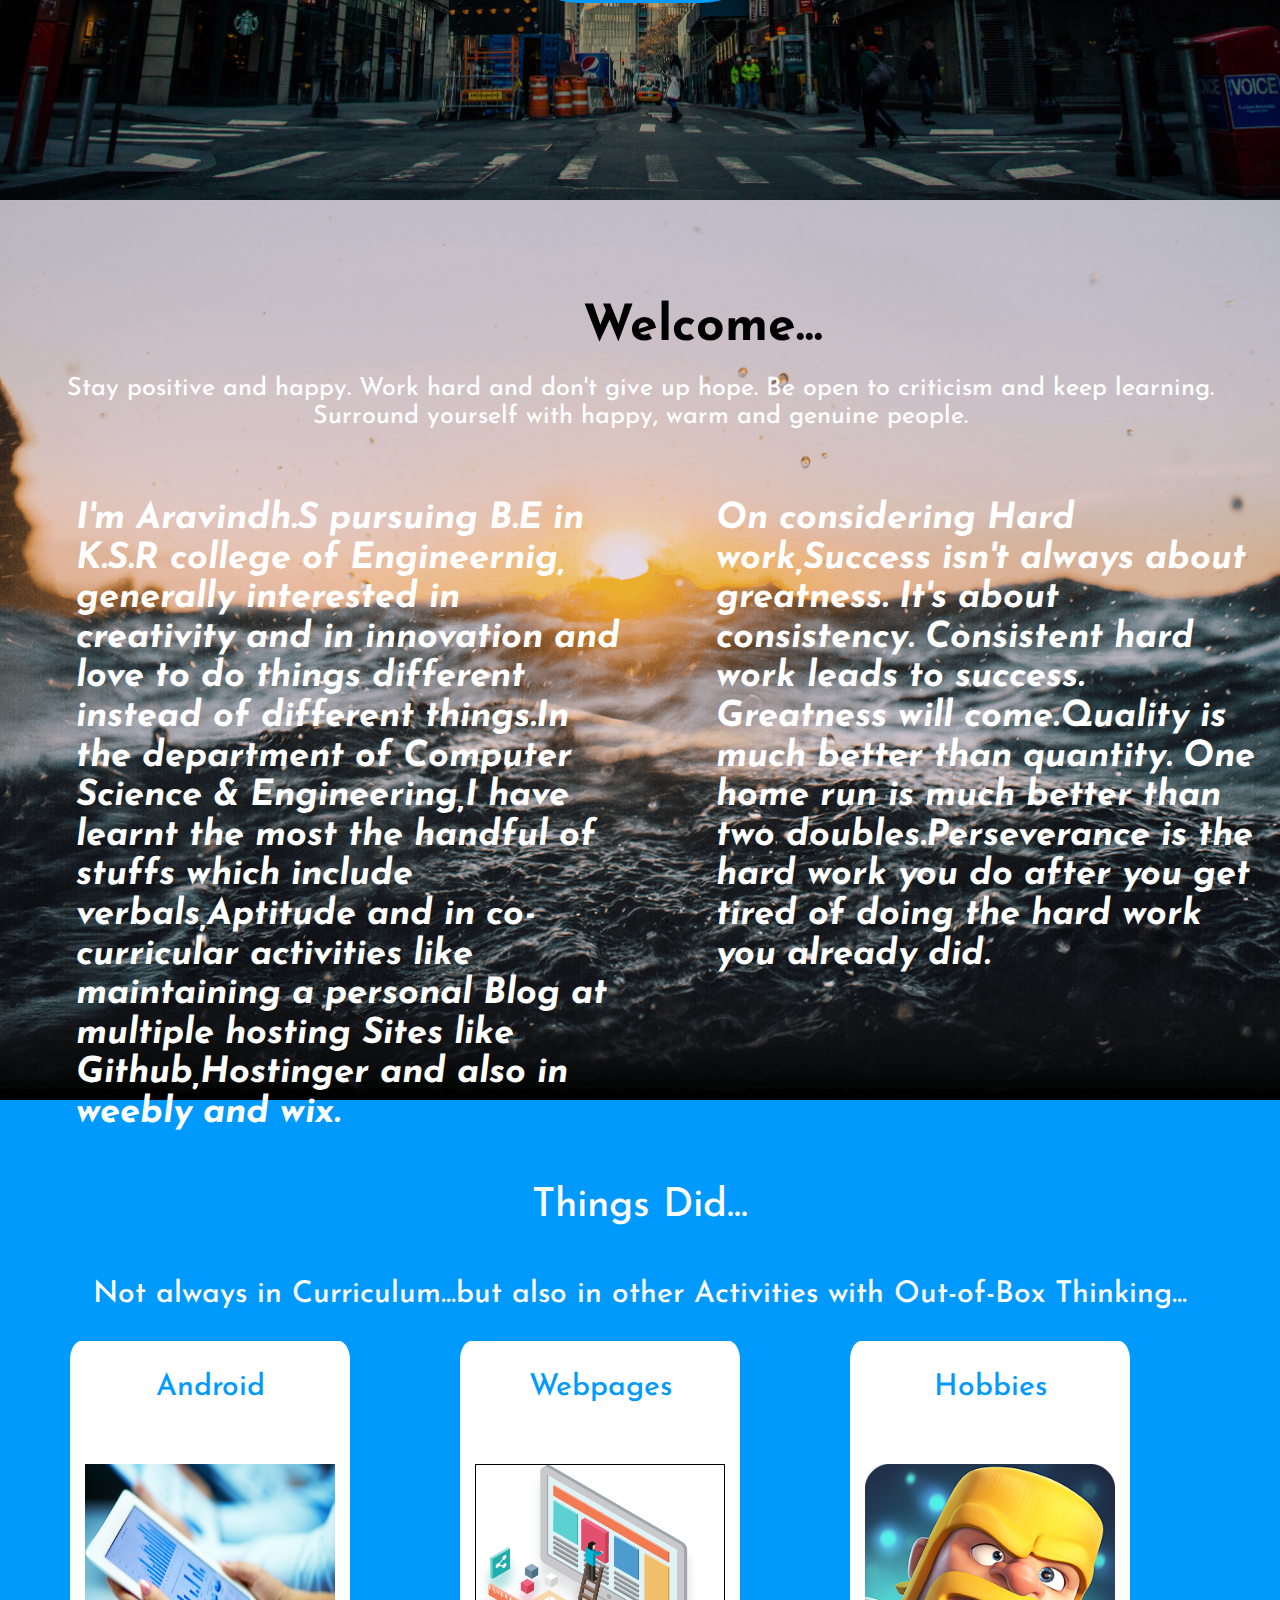
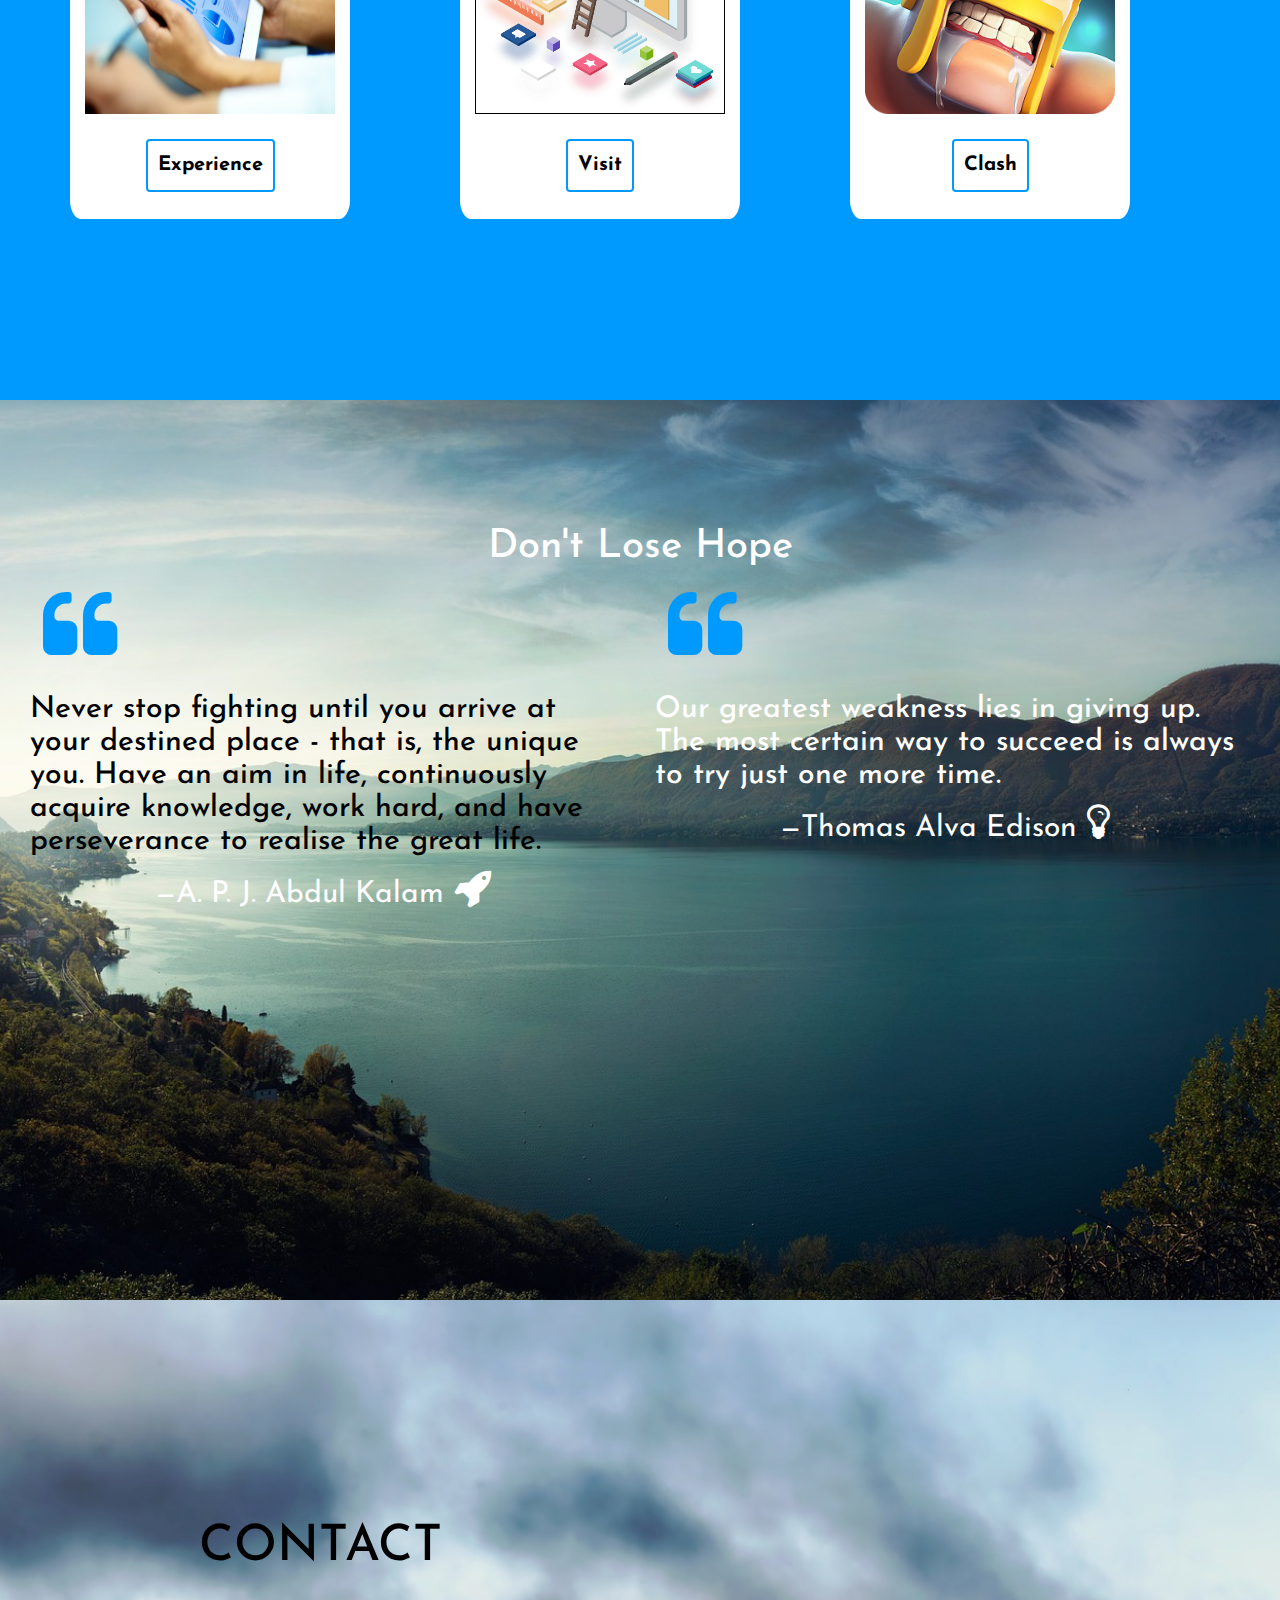
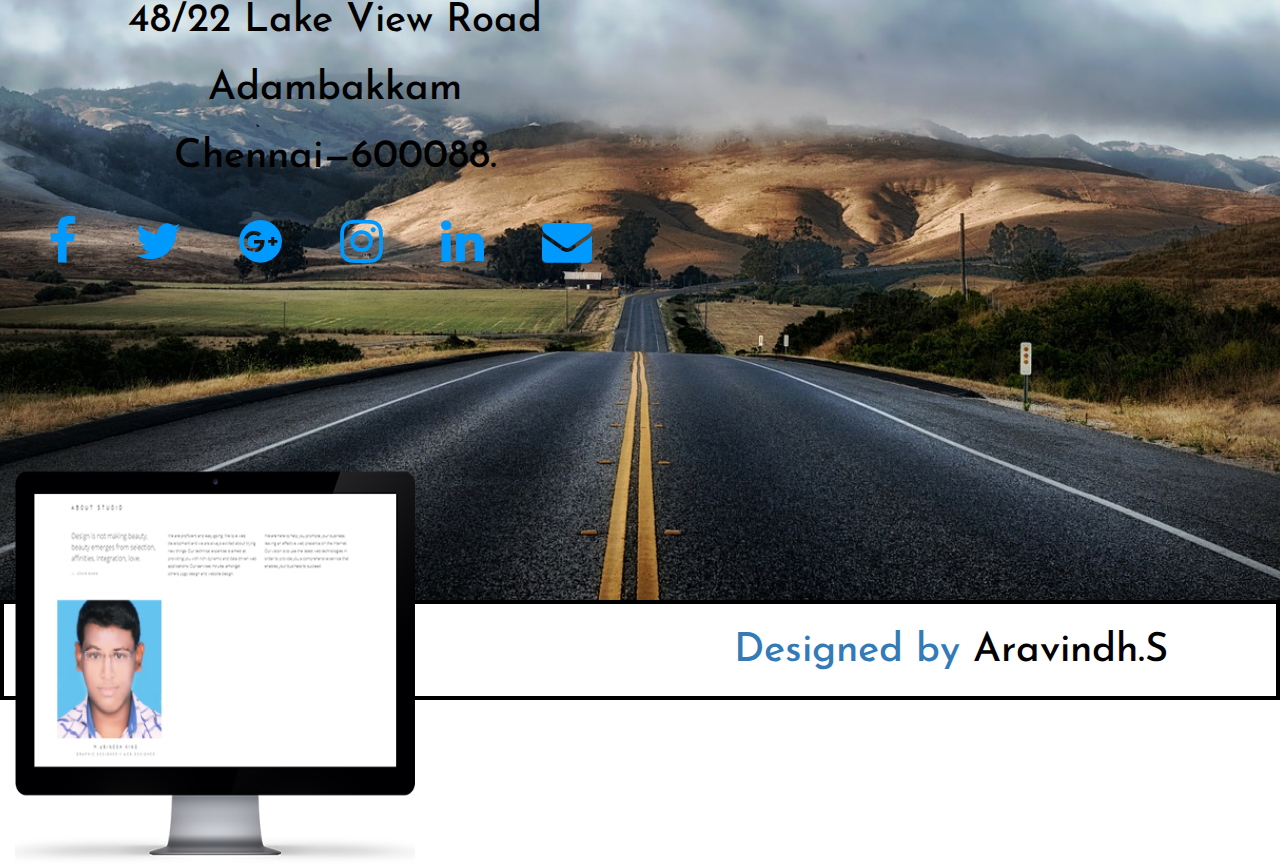
==== commit 5c06764b: "Update skill.html" ====
--- a/skill.html
+++ b/skill.html
@@ -207,9 +207,9 @@
         <a href="https://plus.google.com/u/0/104446265492310527773" target="_blank"><i class="fa fa-google-plus-official btn2" aria-hidden="true"></i></a>
         <a href="https://www.instagram.com/aravindh_lee/" target="_blank"><i class="fa fa-instagram btn2" aria-hidden="true"></i></a>
         <a href="https://www.linkedin.com/in/aravindh-siva-10a00313b/" target="_blank"><i class="fa fa-linkedin btn2" aria-hidden="true"></i></a>
-        <a href="mailto:adamaravindh@gmail.com?subject=Mail from the visiter" target="_blank"><i class="fa fa-envelope btn2" aria-hidden="true"></i>
-</a>  
-        </div>
+        <a href="mailto:adamaravindh@gmail.com?subject=Mail from the visiter" target="_blank"><i class="fa fa-envelope btn2" aria-hidden="true"></i></a>  
+	    <a href="aravindhsiva.gtihub.io><h2>Aravindhsiva.github.io</h2></a>
+	    </div>
         <div class="col-lg-6 col-md-6">
         <img src="promo.png" class="img-responsive text-center">
         </div>
@@ -217,7 +217,7 @@
     </div>
         <footer>
     <div class="container-fluid text-center" style="height: 100px;border:4px solid black;background:none;">
-        <h1 style="color: black;font-size: 40px; margin-top: 2%;">Designed by Aravindh.S</h1>
+	    <h1 style="color: black;font-size: 40px; margin-top: 2%;">Designed by <a target="_blank" href="https://aravindhsiva.github.io/" style="color:black;text-decoration:none">Aravindh.S</a></h1>
         </div>
     </footer>
     </body>
--- a/index.css
+++ b/index.css
@@ -229,7 +229,7 @@
     cursor:pointer;
     width:50px;
     height:50px;
-    background-color:blueviolet;
+    background-color:#09aaff;
     display:none;
     -webkit-border-radius: 50%;
     -khtml-border-radius: 50%;
@@ -249,4 +249,6 @@
     border-bottom-color:#ffffff
 }
 #scroll:hover {
-    background-color:red;+    transition-duration:2s;
+    background-color:black
+}
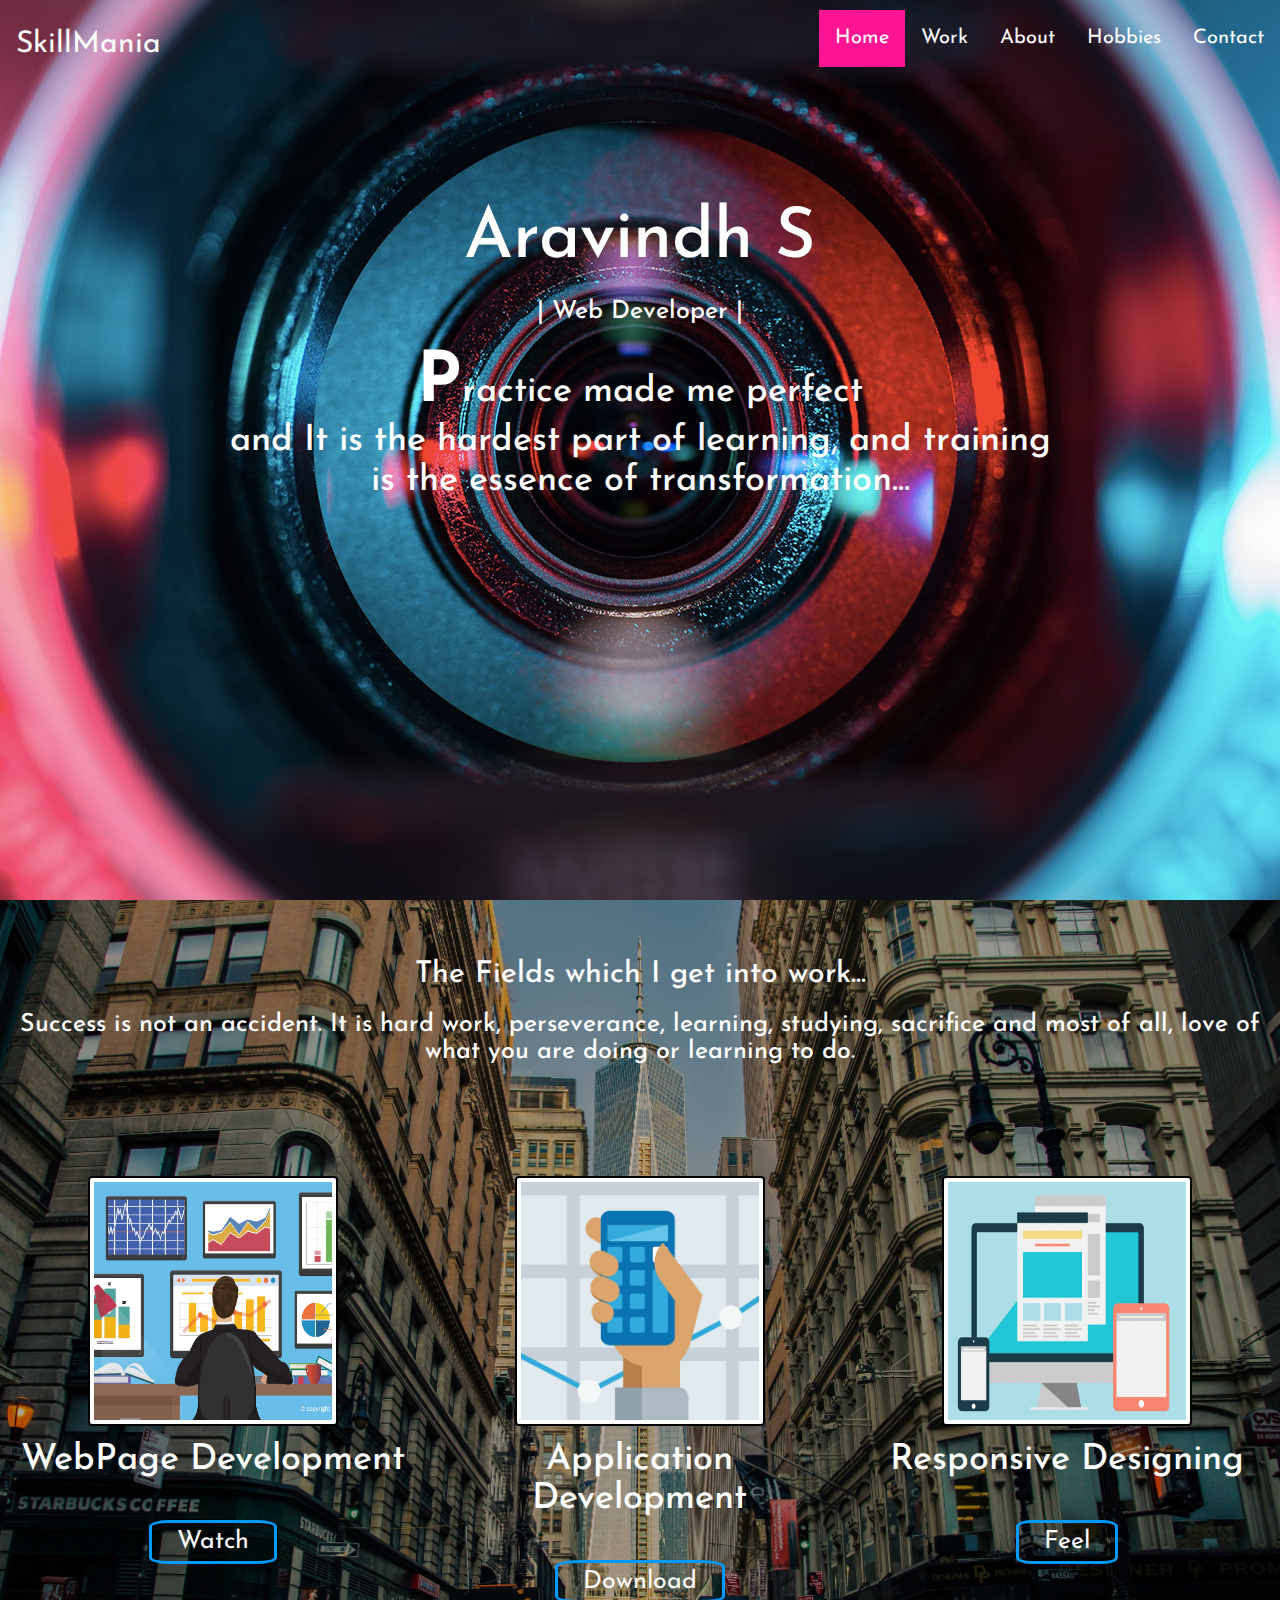
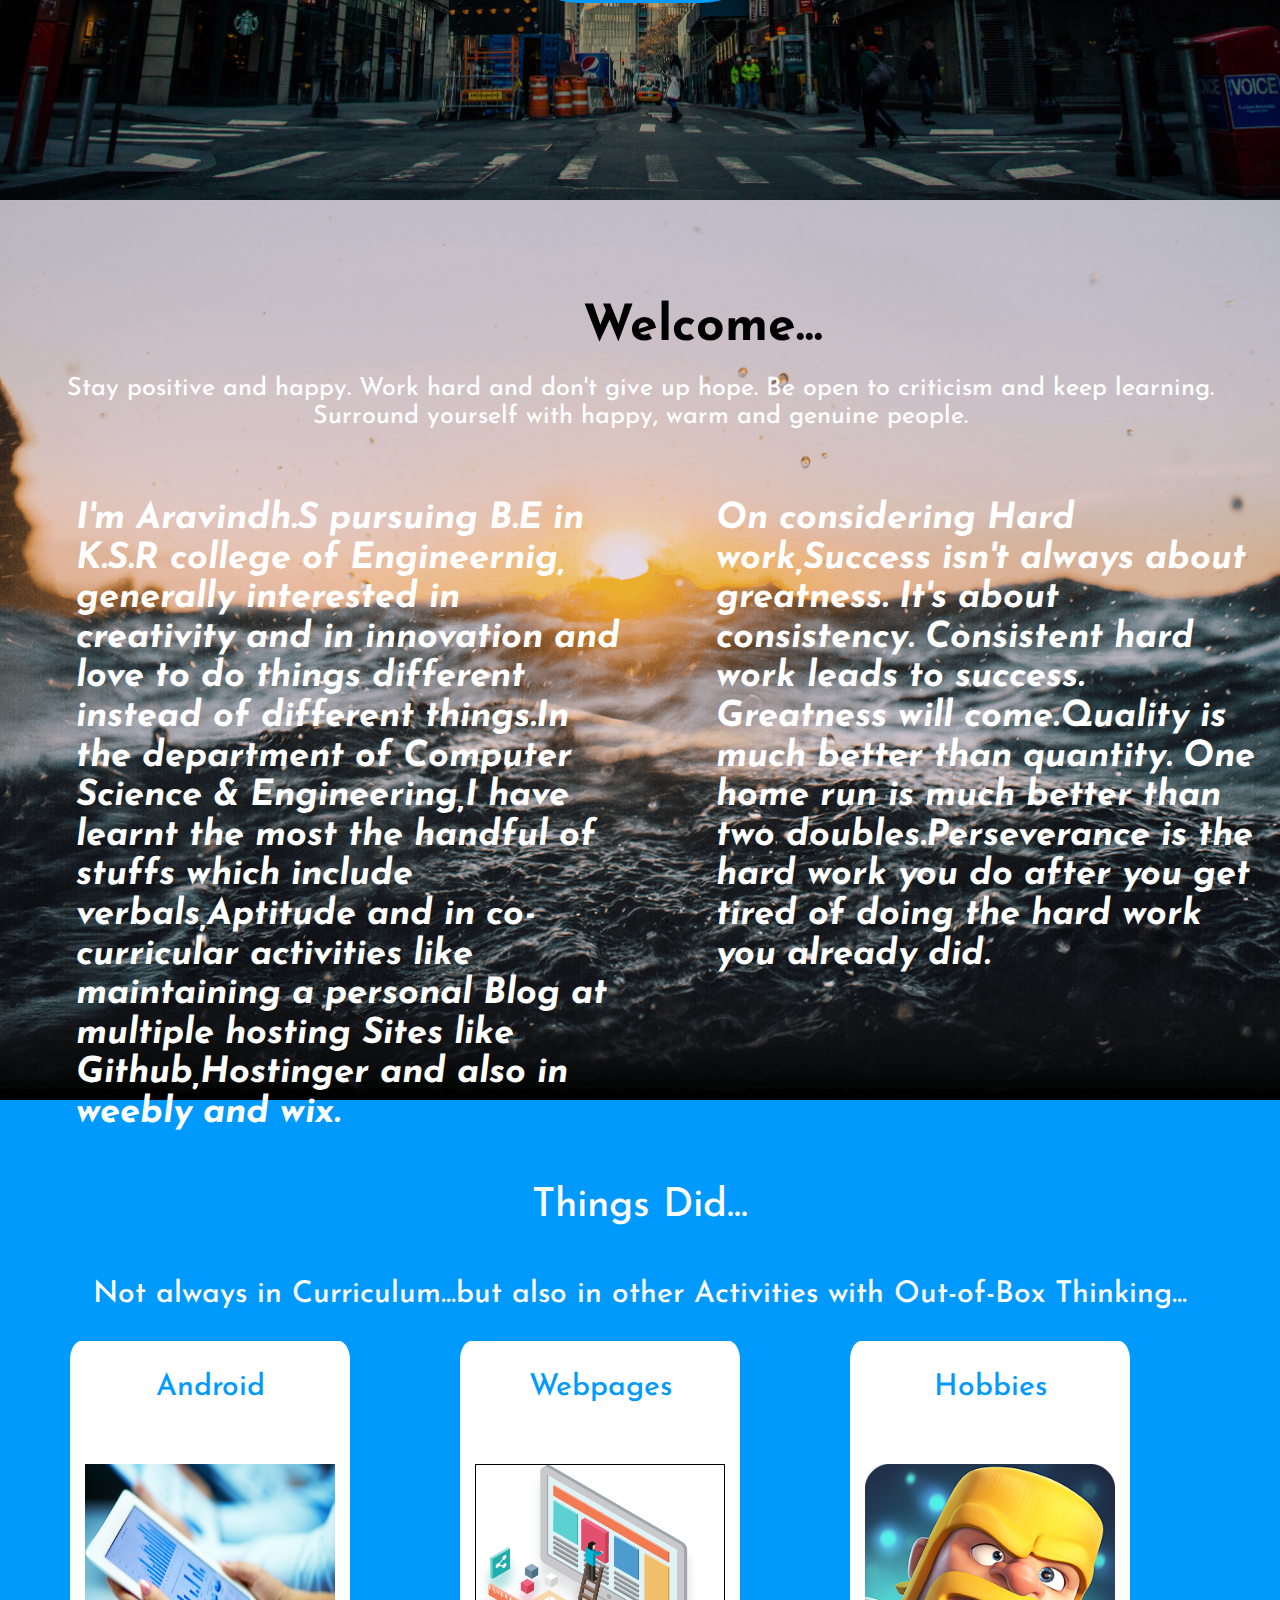
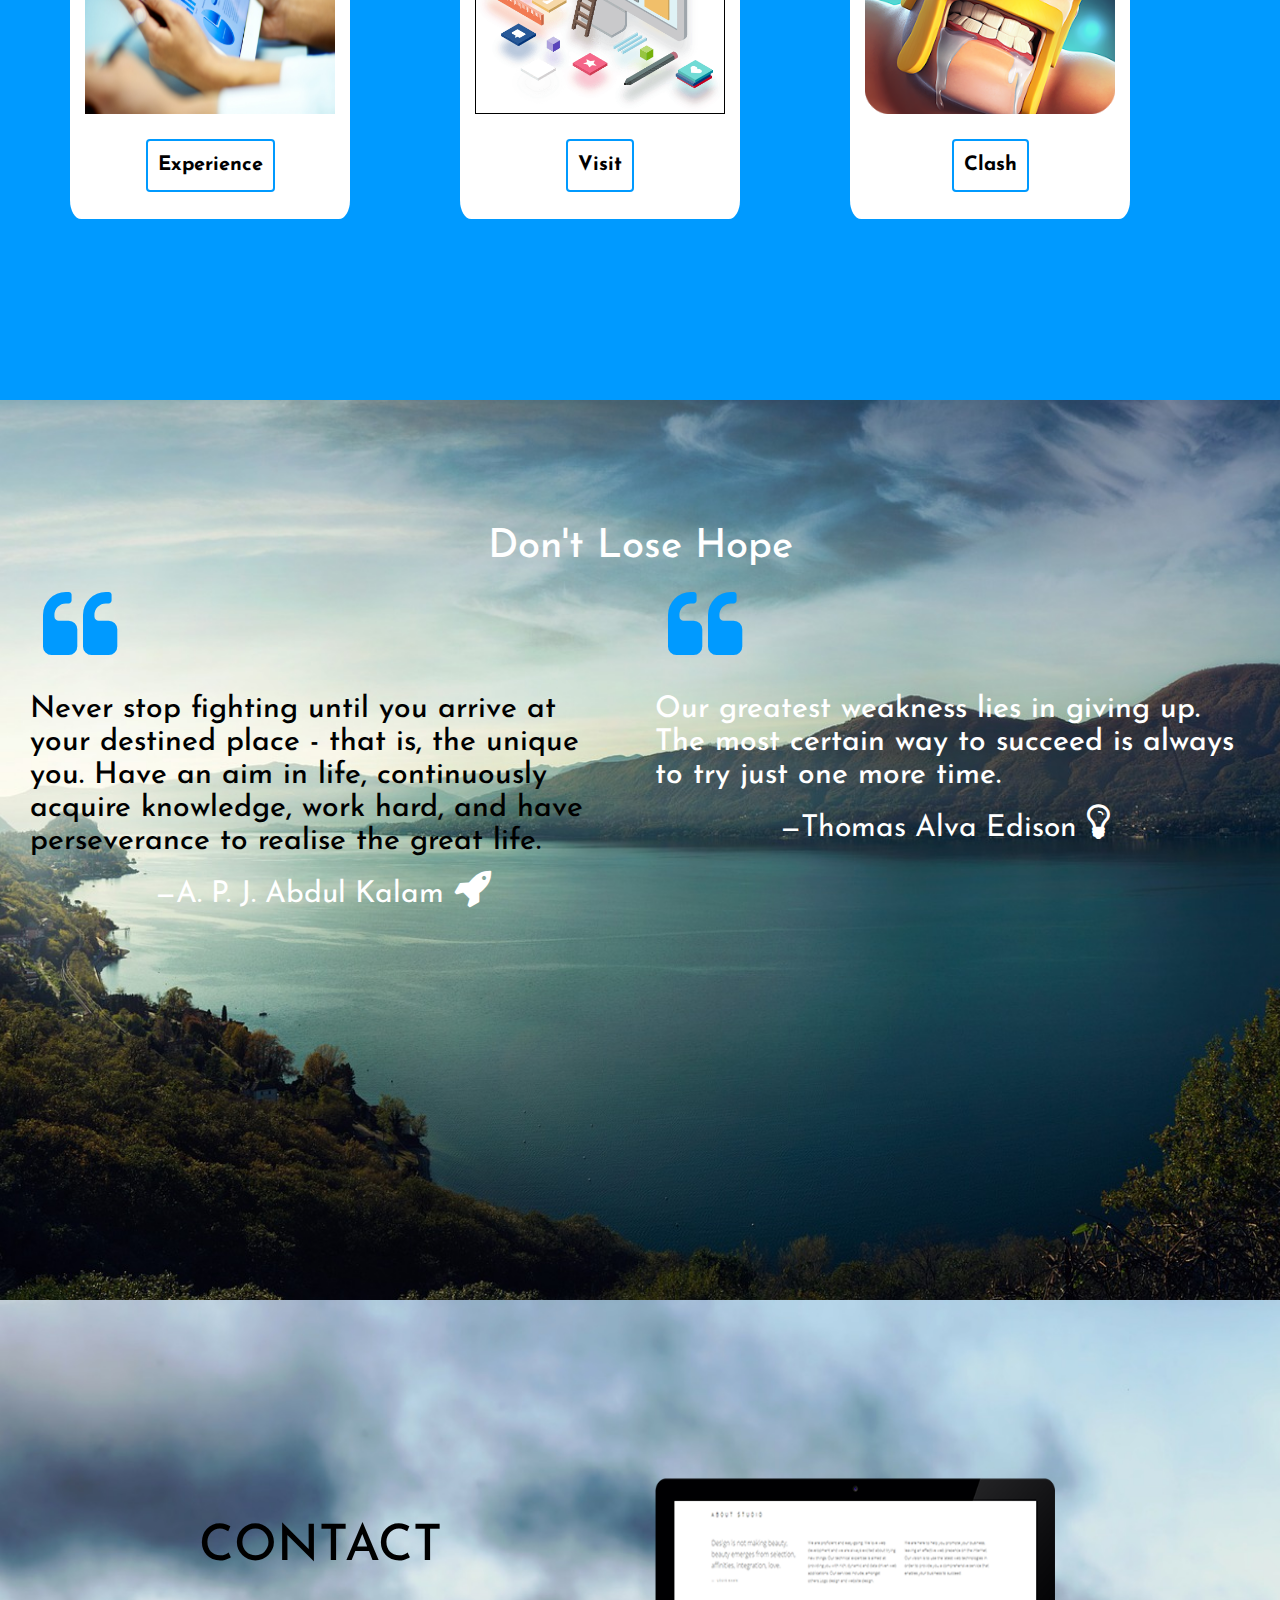
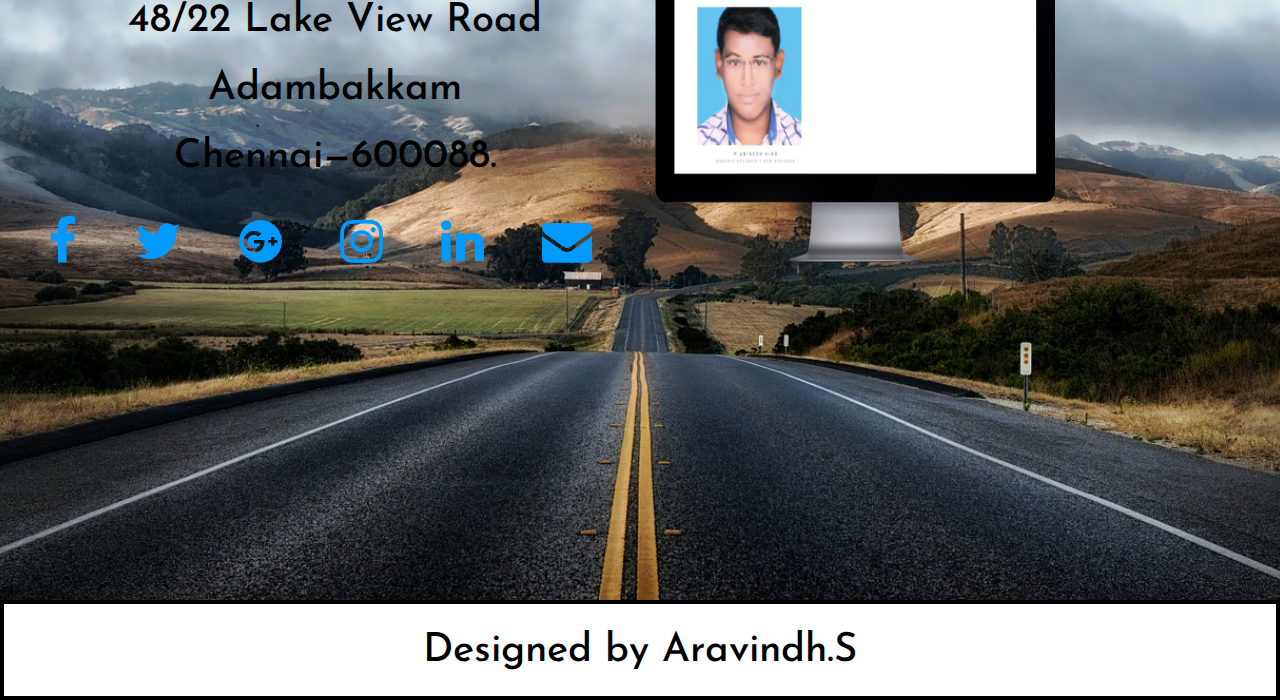
==== commit fd86bfb7: "Update skill.html" ====
--- a/skill.html
+++ b/skill.html
@@ -207,8 +207,7 @@
         <a href="https://plus.google.com/u/0/104446265492310527773" target="_blank"><i class="fa fa-google-plus-official btn2" aria-hidden="true"></i></a>
         <a href="https://www.instagram.com/aravindh_lee/" target="_blank"><i class="fa fa-instagram btn2" aria-hidden="true"></i></a>
         <a href="https://www.linkedin.com/in/aravindh-siva-10a00313b/" target="_blank"><i class="fa fa-linkedin btn2" aria-hidden="true"></i></a>
-        <a href="mailto:adamaravindh@gmail.com?subject=Mail from the visiter" target="_blank"><i class="fa fa-envelope btn2" aria-hidden="true"></i></a>  
-	    <a href="aravindhsiva.gtihub.io><h2>Aravindhsiva.github.io</h2></a>
+        <a href="mailto:adamaravindh@gmail.com?subject=Mail from the visiter" target="_blank"><i class="fa fa-envelope btn2" aria-hidden="true"></i></a>
 	    </div>
         <div class="col-lg-6 col-md-6">
         <img src="promo.png" class="img-responsive text-center">
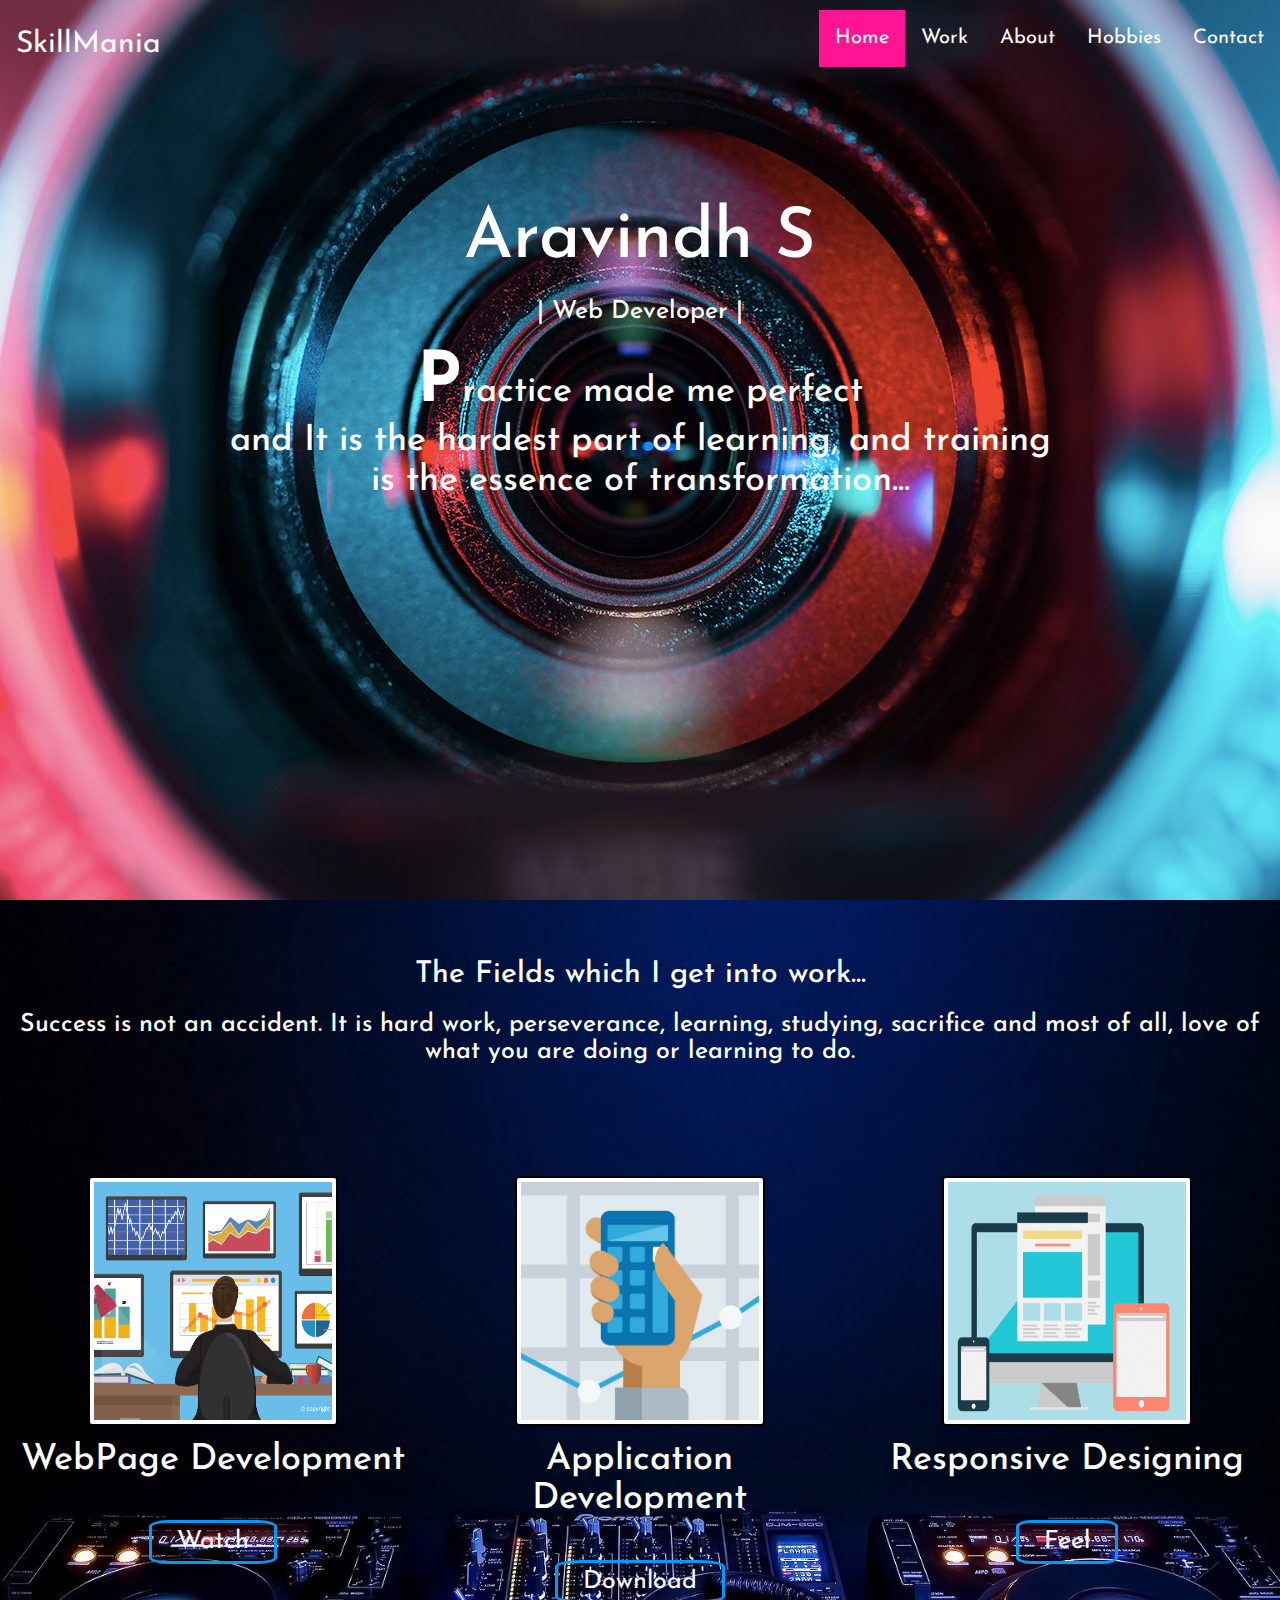
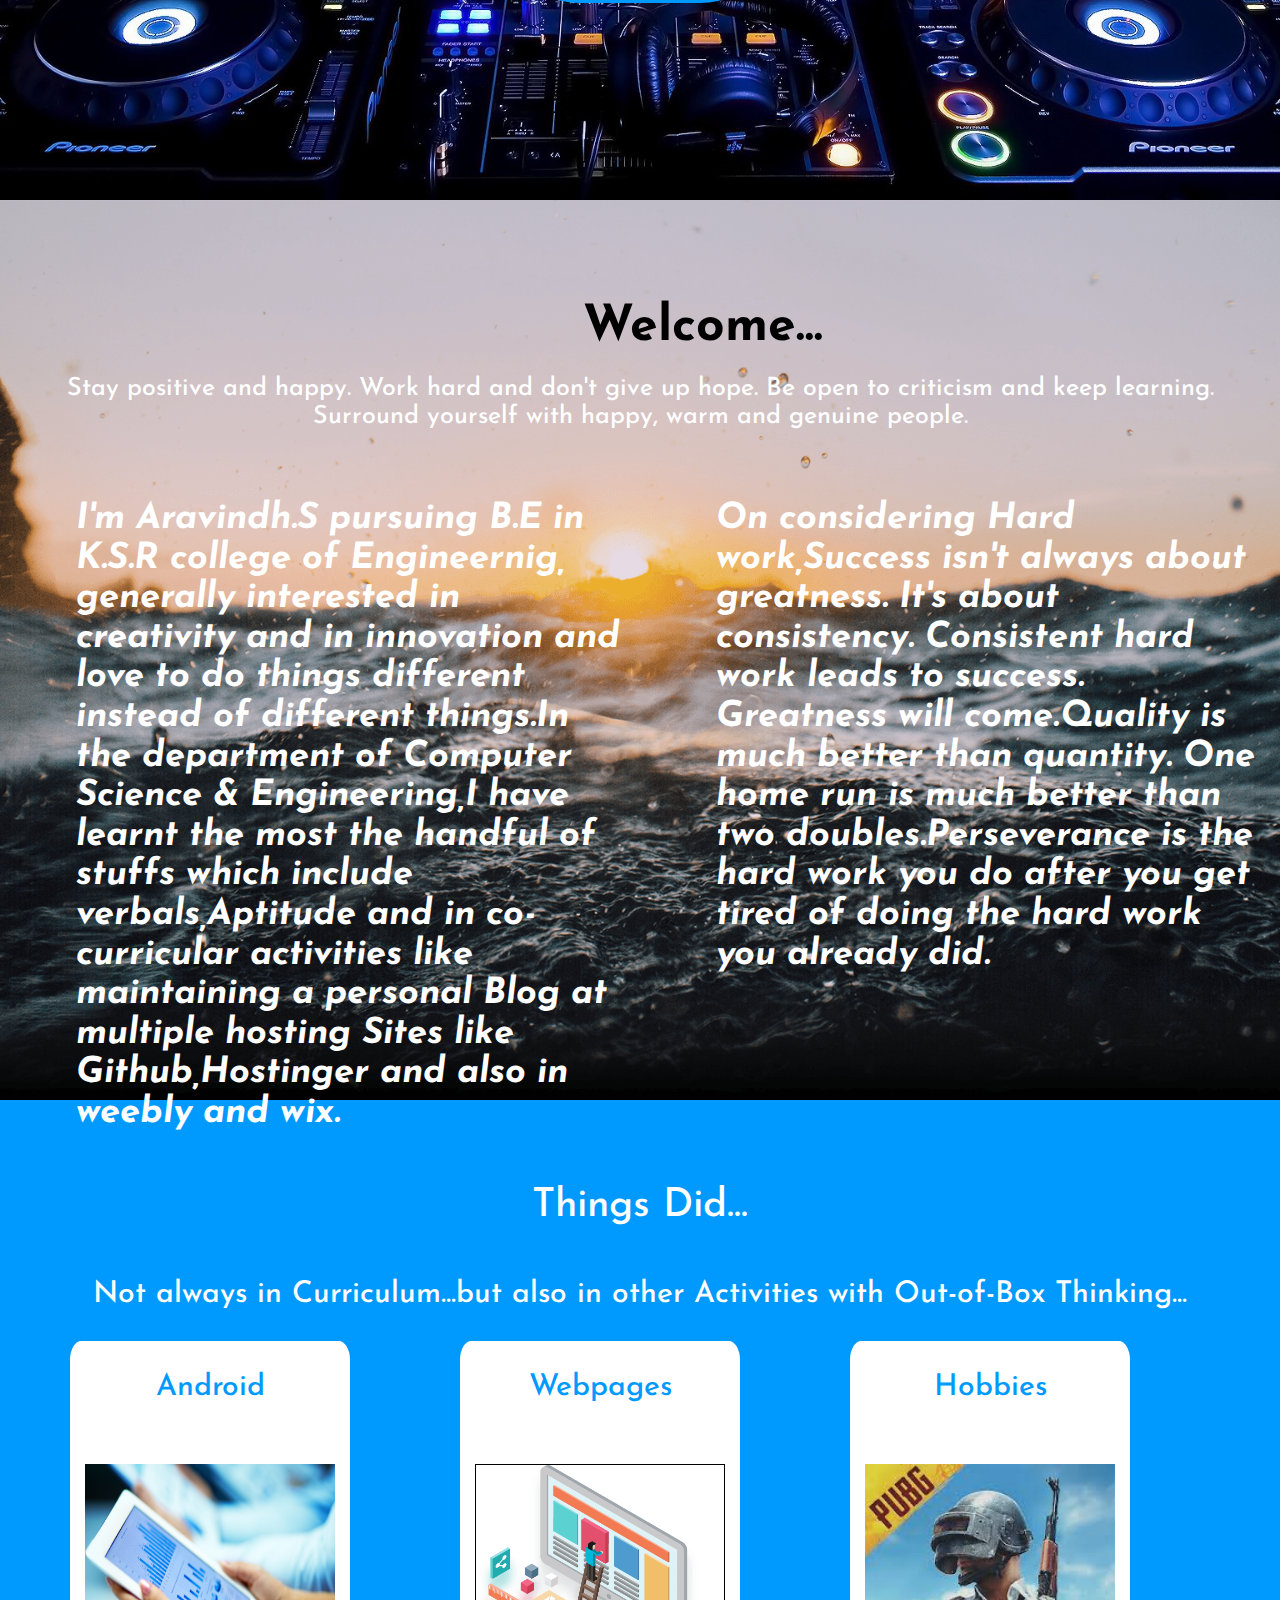
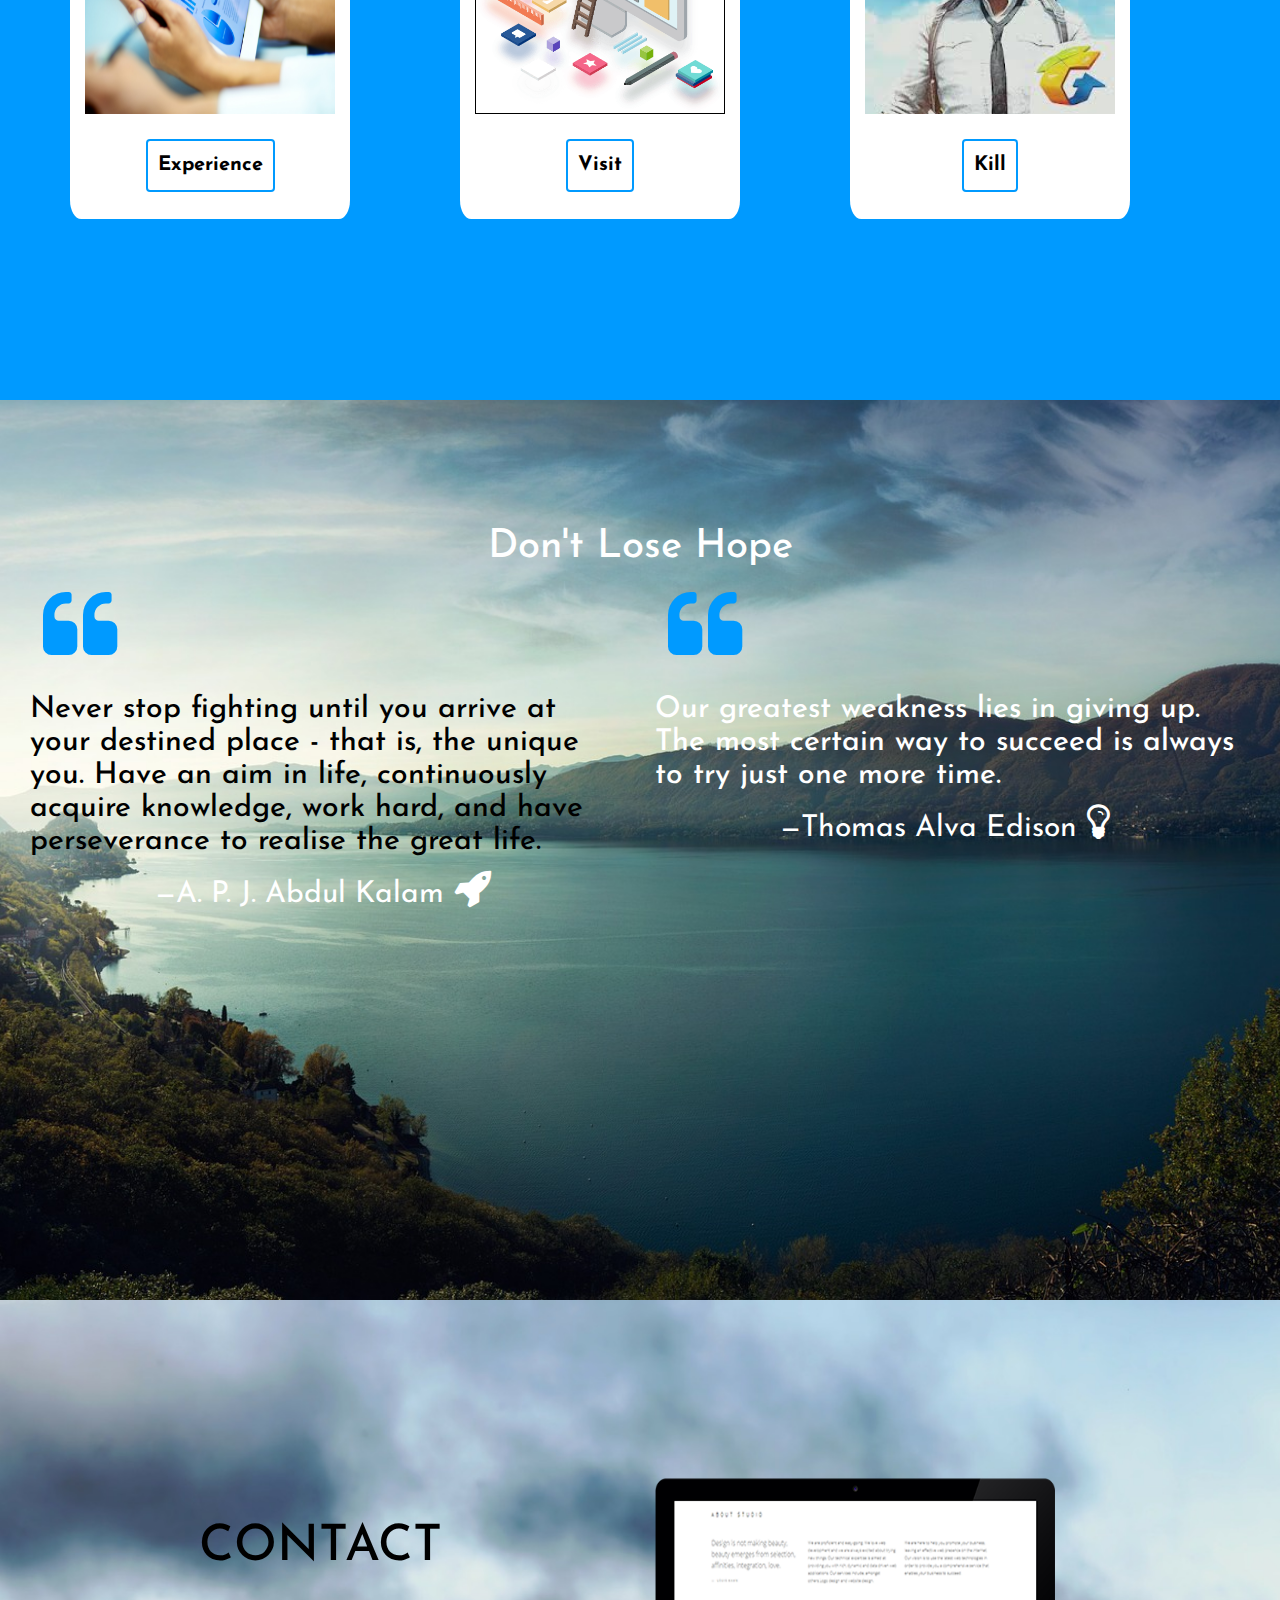
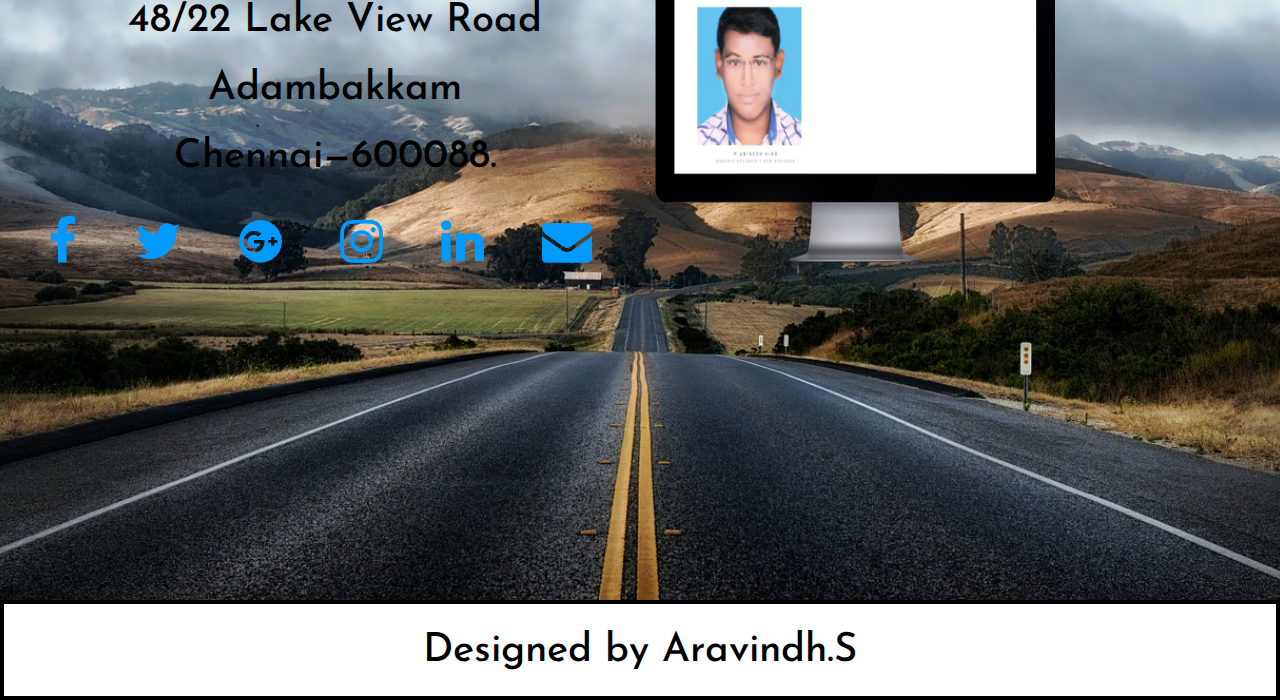
==== commit 7527c89a: "Update skill.html" ====
--- a/skill.html
+++ b/skill.html
@@ -3,15 +3,15 @@
         <title>&hearts;SkillMania&hearts;</title>
        <meta property="og:site_name" content="Aravindh Profile">
     <meta property="og:description" content="A project work made by Me">
-    <meta property="og:image" content="https://github.com/Aravindhsiva/skillmania/blob/master/profile.jpg?raw=true">
+    <meta property="og:image" content="https://github.com/Aravindhsiva/skillmania/blob/master/pic.png?raw=true">
     <meta property="og:image:type" content="image/jpg">
     <meta property="og:image:width" content="1200">
     <meta property="og:image:height" content="1200">
-    <meta property="og:image" content="https://github.com/Aravindhsiva/skillmania/blob/master/profile.jpg?raw=true">
+    <meta property="og:image" content="https://github.com/Aravindhsiva/skillmania/blob/master/pic.png?raw=true">
     <meta property="og:image:type" content="image/jpg">
     <meta property="og:image:width" content="1200">
     <meta property="og:image:height" content="620">
-    <meta property="og:image" content="https://github.com/Aravindhsiva/skillmania/blob/master/profile.jpg?raw=true">
+    <meta property="og:image" content="https://github.com/Aravindhsiva/skillmania/blob/master/pic.png?raw=true">
     <meta property="og:image:type" content="image/jpg">
     <meta property="og:image:width" content="1200">
     <meta property="og:image:height" content="620">
@@ -164,9 +164,9 @@
             <div class="col-md-4">
                 <div class="col-md-12 col-xs-6 hobby">
                     <h2 class="text-center">Hobbies</h2>
-                    <img src="clash.png" alt="Clash of clans" class="center-block img-responsive">
+                    <img src="[data-uri]" alt="PUBG" class="center-block img-responsive">
                     <div>
-                        <a href="https://forum.supercell.com/forumdisplay.php/4-Clash-of-Clans" target="_blank"><button class="btn center-block">Clash</button></a>
+                        <a href="https://www.pubgmobile.com/en-US/" target="_blank"><button class="btn center-block">Kill</button></a>
                     </div>
                 </div>
             </div>
--- a/index.css
+++ b/index.css
@@ -48,7 +48,7 @@
     ul.topnav li {float: none;}
 }
 header{
-    height:900px;
+    height:100%;
     background:url(code.jpg) no-repeat center;
     background-size: cover;
 }
@@ -60,11 +60,14 @@
 }
 <!----start over--->
 .work{
-    height: 900px;
+    height: 100%;
 }
 .container-fluid img{
     border: 2px solid black;
     margin-top: 100px;
+}
+img.img-responsive.img-thumbnail:hover{
+    transform:scale(1.5);
 }
 .work button:hover{
     color:black;
@@ -88,6 +91,7 @@
     text-decoration: none;
 }
 .container-fluid{
+    height:100%;
     background-image: url(back.jpg);
     background-size: cover;
     background-position:center;
@@ -102,7 +106,7 @@
     font-size: 25px;
 }
 #me{
-    height: 900px;
+    height: 100%;
     background-image: url(me.png);
     background-position: center;
     background-size: cover;
